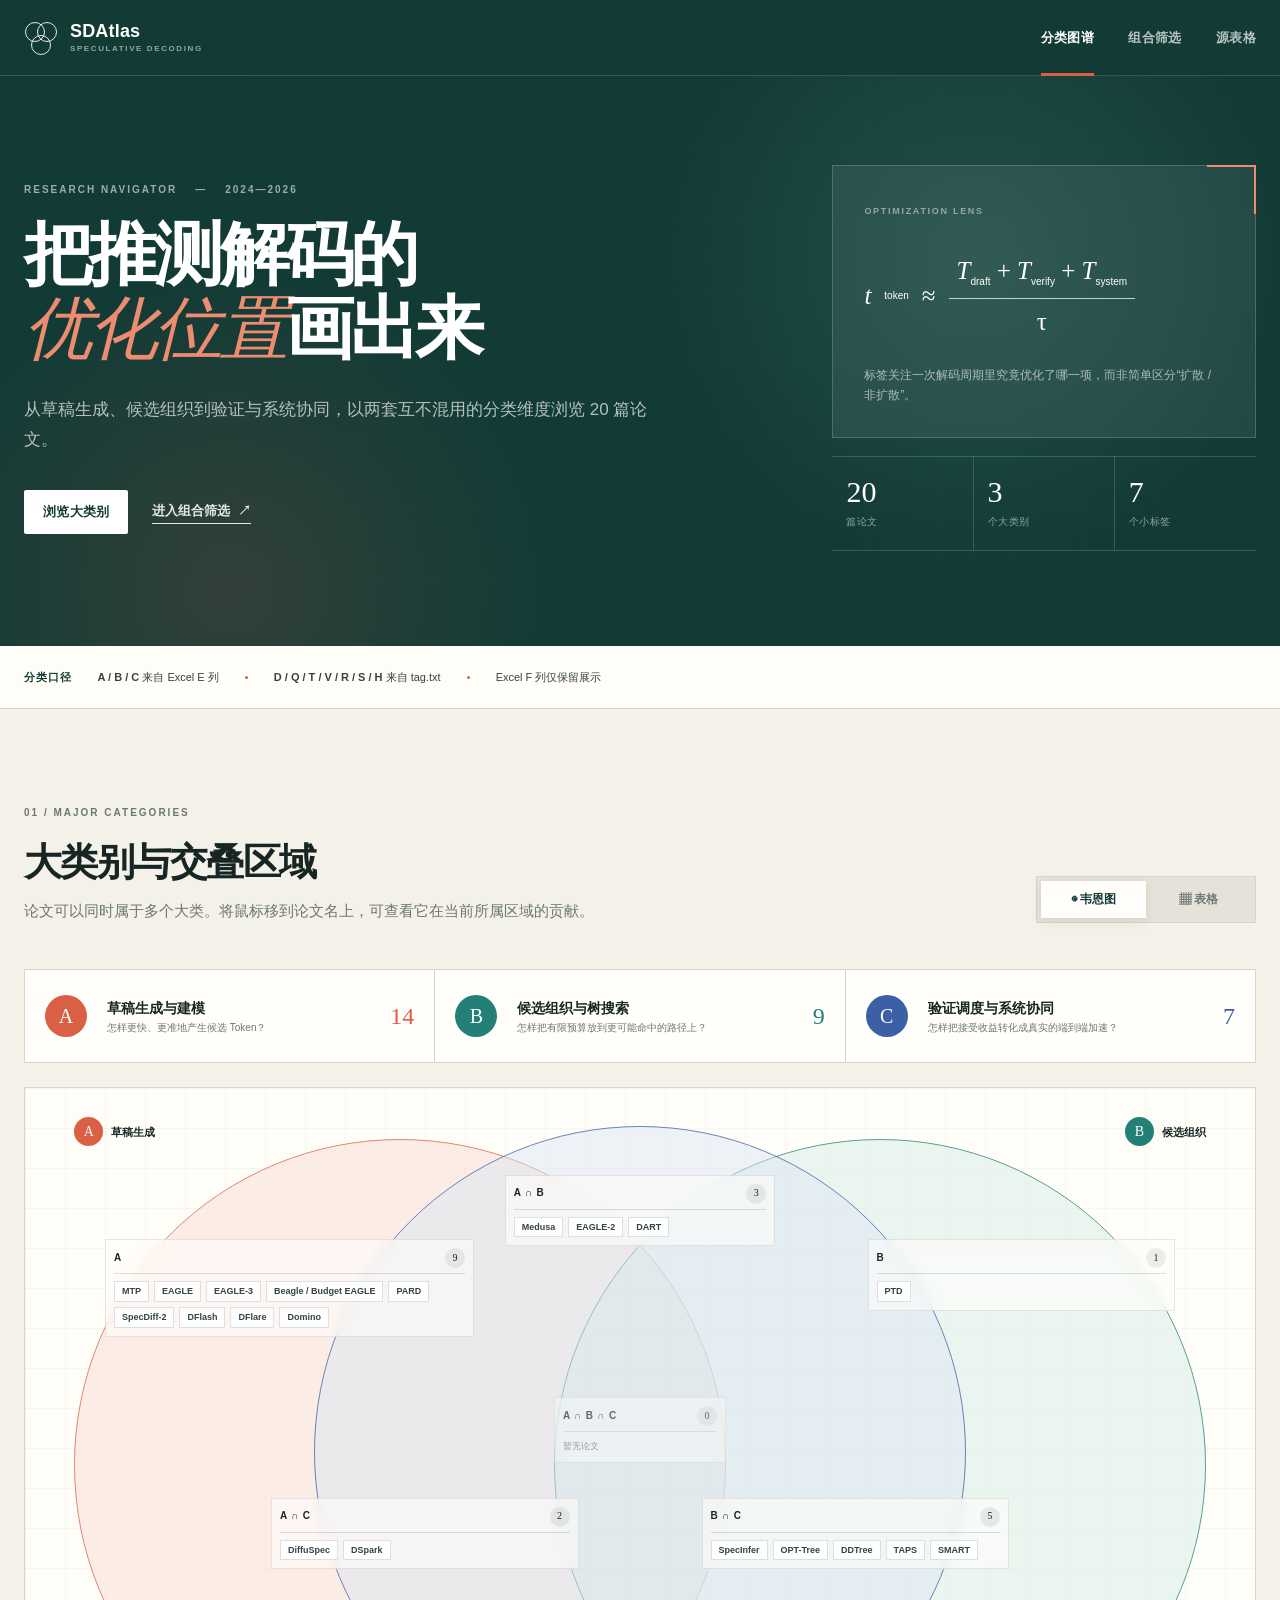
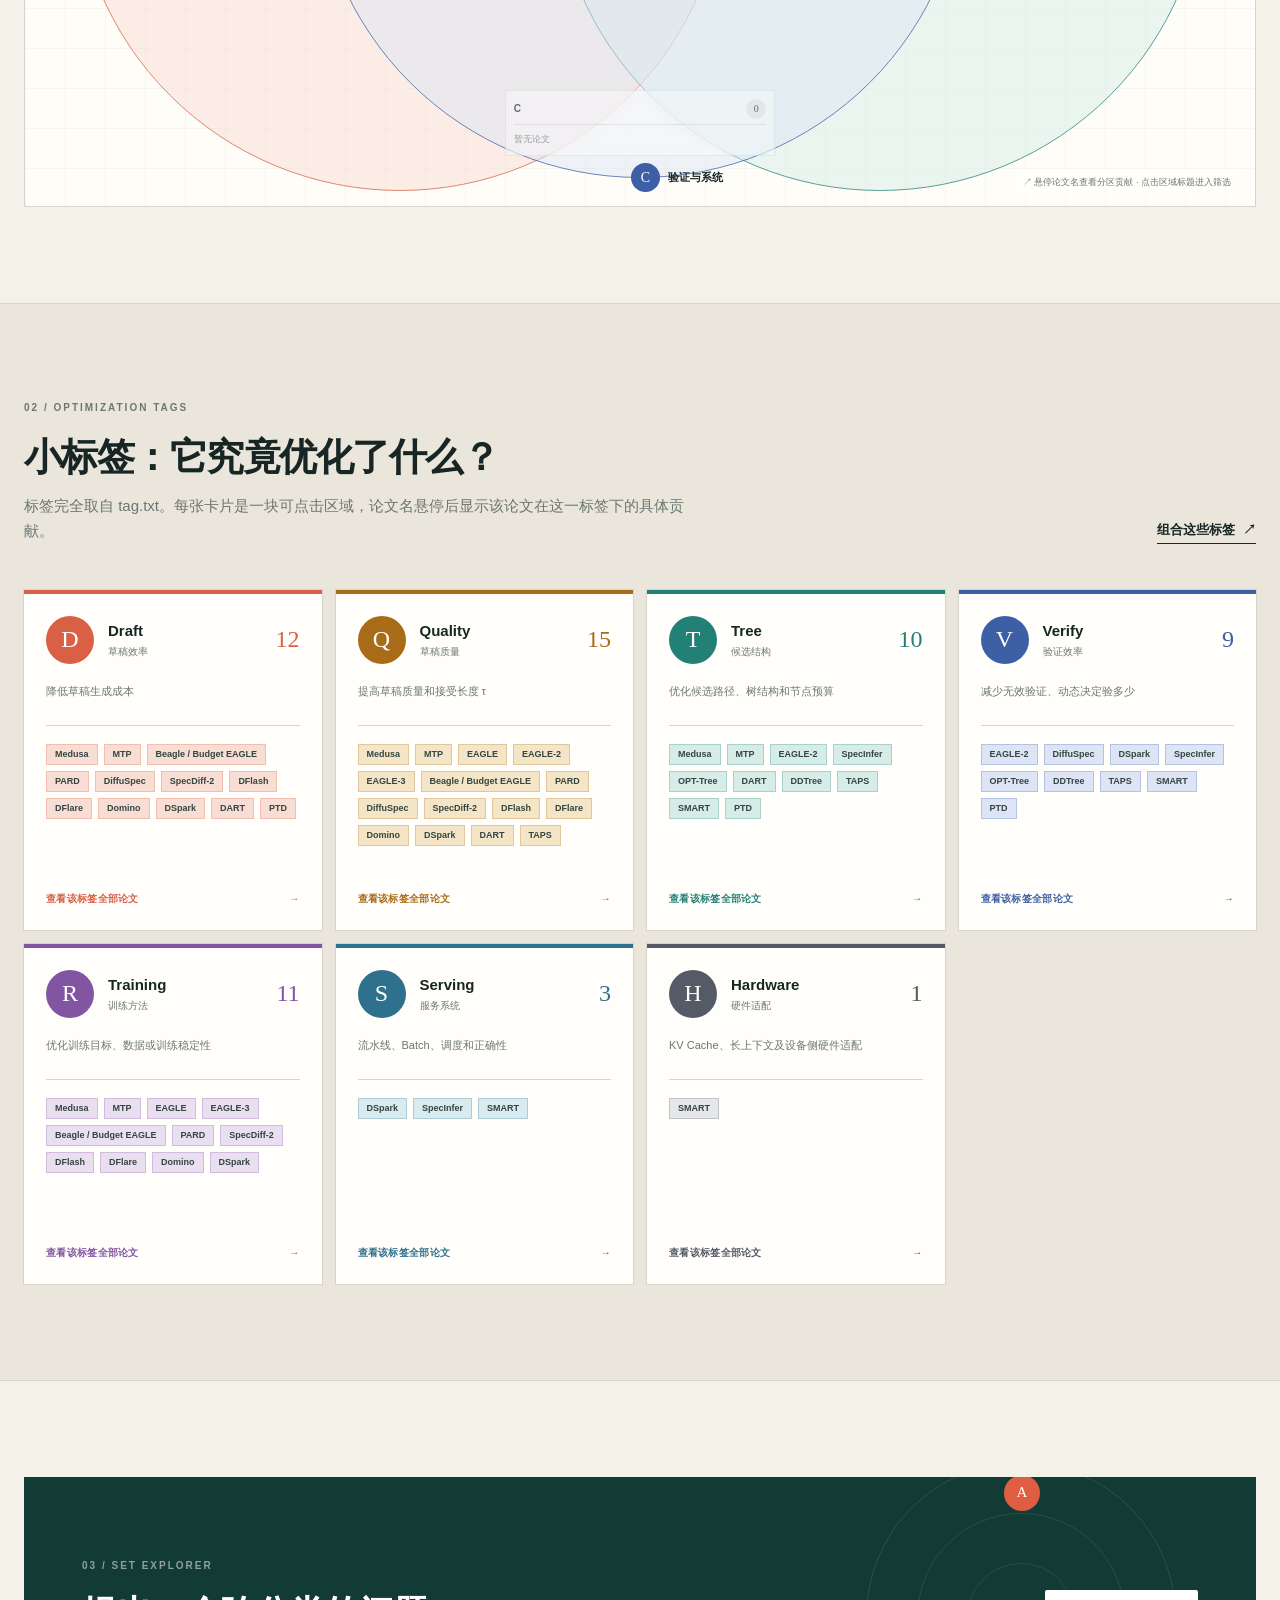
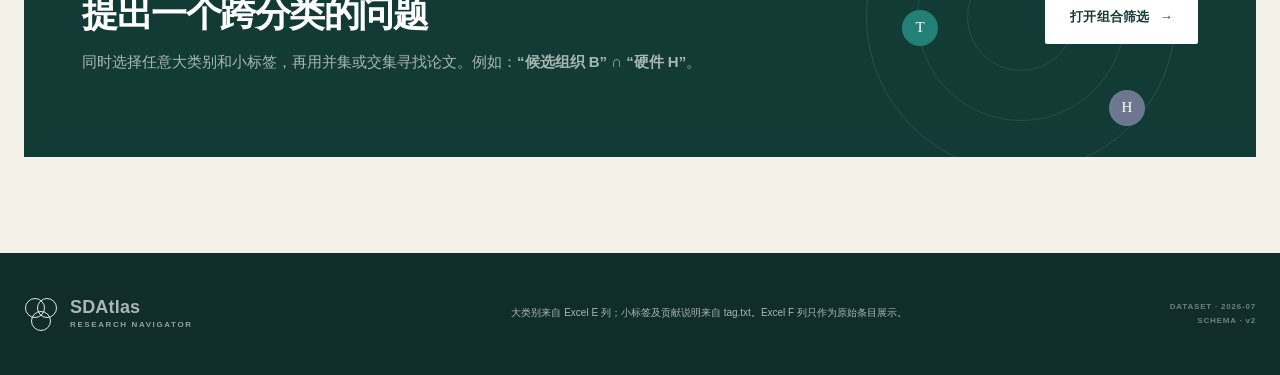
==== index.html @ b06859fc "Initial import" ====
<!doctype html>
<html lang="zh-CN">
<head>
  <meta charset="utf-8">
  <meta name="viewport" content="width=device-width, initial-scale=1">
  <meta name="description" content="按大类别与 D/Q/T/V/R/S/H 标签浏览推测解码论文。">
  <title>SDAtlas · 推测解码研究图谱</title>
  <link rel="stylesheet" href="assets/css/styles.css">
  <script defer src="assets/js/data.js"></script>
  <script defer src="assets/js/ui.js"></script>
  <script defer src="assets/js/index.js"></script>
</head>
<body class="page-home">
  <header class="site-header" id="site-header"></header>

  <main id="main-content">
    <section class="hero hero--home">
      <div class="hero-grid page-shell">
        <div class="hero-copy">
          <p class="eyebrow"><span>RESEARCH NAVIGATOR</span><span>2024—2026</span></p>
          <h1>把推测解码的<br><em>优化位置</em>画出来</h1>
          <p class="hero-lede">从草稿生成、候选组织到验证与系统协同，以两套互不混用的分类维度浏览 20 篇论文。</p>
          <div class="hero-actions">
            <a class="button button-light" href="#major-categories">浏览大类别</a>
            <a class="text-link text-link--light" href="explorer.html">进入组合筛选 <span aria-hidden="true">↗</span></a>
          </div>
        </div>
        <div class="hero-side">
          <div class="formula-card" aria-label="投机解码每 token 延迟近似公式">
            <span class="formula-label">OPTIMIZATION LENS</span>
            <div class="formula"><i>t</i><sub>token</sub><span>≈</span><span class="fraction"><b><i>T</i><sub>draft</sub> + <i>T</i><sub>verify</sub> + <i>T</i><sub>system</sub></b><b>τ</b></span></div>
            <p>标签关注一次解码周期里究竟优化了哪一项，而非简单区分“扩散 / 非扩散”。</p>
          </div>
          <dl class="hero-stats" id="hero-stats" aria-label="数据集统计"></dl>
        </div>
      </div>
    </section>

    <section class="source-rule">
      <div class="page-shell source-rule__inner">
        <strong>分类口径</strong>
        <p><span>A / B / C</span> 来自 Excel E 列</p>
        <i aria-hidden="true"></i>
        <p><span>D / Q / T / V / R / S / H</span> 来自 tag.txt</p>
        <i aria-hidden="true"></i>
        <p>Excel F 列仅保留展示</p>
      </div>
    </section>

    <section class="section page-shell" id="major-categories">
      <header class="section-heading section-heading--split">
        <div>
          <p class="section-index">01 / MAJOR CATEGORIES</p>
          <h2>大类别与交叠区域</h2>
          <p>论文可以同时属于多个大类。将鼠标移到论文名上，可查看它在当前所属区域的贡献。</p>
        </div>
        <div class="view-switch" role="group" aria-label="切换大类别视图">
          <button class="is-active" type="button" data-view="venn" aria-pressed="true"><span aria-hidden="true">◉</span> 韦恩图</button>
          <button type="button" data-view="table" aria-pressed="false"><span aria-hidden="true">▦</span> 表格</button>
        </div>
      </header>

      <div class="category-legend" id="category-legend"></div>
      <div class="view-panel" id="venn-view"></div>
      <div class="view-panel" id="table-view" hidden></div>
    </section>

    <section class="section section--tinted" id="research-tags">
      <div class="page-shell">
        <header class="section-heading section-heading--split">
          <div>
            <p class="section-index">02 / OPTIMIZATION TAGS</p>
            <h2>小标签：它究竟优化了什么？</h2>
            <p>标签完全取自 tag.txt。每张卡片是一块可点击区域，论文名悬停后显示该论文在这一标签下的具体贡献。</p>
          </div>
          <a class="text-link" href="explorer.html">组合这些标签 <span aria-hidden="true">↗</span></a>
        </header>
        <div class="tag-grid" id="tag-grid"></div>
      </div>
    </section>

    <section class="section page-shell">
      <div class="explorer-callout">
        <div>
          <p class="section-index">03 / SET EXPLORER</p>
          <h2>提出一个跨分类的问题</h2>
          <p>同时选择任意大类别和小标签，再用并集或交集寻找论文。例如：<strong>“候选组织 B” ∩ “硬件 H”</strong>。</p>
        </div>
        <a class="button button-primary button-large" href="explorer.html">打开组合筛选 <span aria-hidden="true">→</span></a>
        <div class="callout-orbit" aria-hidden="true"><i>A</i><i>T</i><i>H</i></div>
      </div>
    </section>
  </main>

  <footer class="site-footer" id="site-footer"></footer>
</body>
</html>
---- assets/css/styles.css ----
/*
 * SDAtlas visual system
 * The site is dependency-free and responsive; all category colors come from
 * data.js through --item-color / --item-soft custom properties.
 */
:root {
  --ink: #172624;
  --ink-2: #344541;
  --muted: #6c7773;
  --paper: #f4f1e9;
  --paper-deep: #e9e5da;
  --white: #fffefa;
  --line: #d5d5cb;
  --line-dark: #b9beb8;
  --brand: #133b36;
  --accent: #df5e43;
  --shadow: 0 18px 55px rgba(24, 40, 37, 0.08);
  --font-sans: Inter, ui-sans-serif, -apple-system, BlinkMacSystemFont, "Segoe UI", "PingFang SC", "Microsoft YaHei", sans-serif;
  --font-serif: Georgia, "Times New Roman", "Songti SC", serif;
  --page: min(1240px, calc(100vw - 48px));
}

* {
  box-sizing: border-box;
}

html {
  scroll-behavior: smooth;
}

body {
  margin: 0;
  color: var(--ink);
  background: var(--paper);
  font-family: var(--font-sans);
  font-size: 15px;
  line-height: 1.65;
  text-rendering: optimizeLegibility;
}

body::selection {
  color: #fff;
  background: var(--brand);
}

a {
  color: inherit;
  text-decoration: none;
}

button,
input,
select {
  color: inherit;
  font: inherit;
}

button,
select {
  cursor: pointer;
}

img,
svg {
  display: block;
  max-width: 100%;
}

[hidden] {
  display: none !important;
}

:focus-visible {
  outline: 3px solid rgba(223, 94, 67, 0.42);
  outline-offset: 3px;
}

.page-shell {
  width: var(--page);
  margin-inline: auto;
}

.sr-only {
  position: absolute !important;
  width: 1px !important;
  height: 1px !important;
  padding: 0 !important;
  margin: -1px !important;
  overflow: hidden !important;
  clip: rect(0, 0, 0, 0) !important;
  white-space: nowrap !important;
  border: 0 !important;
}

.skip-link {
  position: fixed;
  z-index: 1000;
  top: 10px;
  left: 10px;
  padding: 10px 16px;
  color: var(--white);
  background: var(--accent);
  transform: translateY(-150%);
  transition: transform 0.2s ease;
}

.skip-link:focus {
  transform: translateY(0);
}

/* Header */
.site-header {
  position: relative;
  z-index: 50;
  height: 76px;
  color: var(--white);
  background: var(--brand);
  border-bottom: 1px solid rgba(255, 255, 255, 0.15);
}

.site-header__inner {
  display: flex;
  align-items: center;
  justify-content: space-between;
  width: var(--page);
  height: 100%;
  margin-inline: auto;
}

.brand {
  display: inline-flex;
  gap: 12px;
  align-items: center;
  line-height: 1;
}

.brand > span:last-child {
  display: flex;
  flex-direction: column;
  gap: 5px;
}

.brand strong {
  font-size: 18px;
  letter-spacing: 0.01em;
}

.brand small {
  color: rgba(255, 255, 255, 0.55);
  font-size: 8px;
  font-weight: 700;
  letter-spacing: 0.2em;
}

.brand-mark {
  position: relative;
  display: block;
  width: 34px;
  height: 34px;
}

.brand-mark i {
  position: absolute;
  width: 20px;
  height: 20px;
  border: 1px solid rgba(255, 255, 255, 0.88);
  border-radius: 50%;
}

.brand-mark i:nth-child(1) {
  top: 1px;
  left: 1px;
}

.brand-mark i:nth-child(2) {
  top: 1px;
  right: 1px;
}

.brand-mark i:nth-child(3) {
  right: 7px;
  bottom: 0;
}

.site-nav {
  display: flex;
  gap: 34px;
  align-items: center;
  height: 100%;
}

.site-nav a {
  position: relative;
  display: flex;
  align-items: center;
  height: 100%;
  color: rgba(255, 255, 255, 0.7);
  font-size: 13px;
  font-weight: 650;
  letter-spacing: 0.03em;
  transition: color 0.2s ease;
}

.site-nav a:hover,
.site-nav a[aria-current="page"] {
  color: #fff;
}

.site-nav a[aria-current="page"]::after {
  position: absolute;
  right: 0;
  bottom: -1px;
  left: 0;
  height: 3px;
  background: var(--accent);
  content: "";
}

/* Buttons and shared type */
.button {
  display: inline-flex;
  gap: 10px;
  align-items: center;
  justify-content: center;
  min-height: 44px;
  padding: 10px 18px;
  border: 1px solid transparent;
  border-radius: 2px;
  font-size: 13px;
  font-weight: 750;
  letter-spacing: 0.02em;
  transition: transform 0.2s ease, background 0.2s ease, border-color 0.2s ease;
}

.button:hover {
  transform: translateY(-2px);
}

.button-primary {
  color: #fff;
  background: var(--brand);
}

.button-primary:hover {
  background: #0c302c;
}

.button-secondary {
  color: var(--ink);
  background: transparent;
  border-color: var(--line-dark);
}

.button-secondary:hover {
  background: var(--paper-deep);
}

.button-light {
  color: var(--brand);
  background: #fff;
}

.button-large {
  min-height: 54px;
  padding-inline: 24px;
}

.text-link {
  display: inline-flex;
  gap: 8px;
  align-items: center;
  padding-bottom: 2px;
  font-size: 13px;
  font-weight: 750;
  border-bottom: 1px solid currentColor;
}

.text-link--light {
  color: rgba(255, 255, 255, 0.88);
}

.eyebrow,
.section-index {
  margin: 0 0 18px;
  color: var(--muted);
  font-size: 10px;
  font-weight: 800;
  letter-spacing: 0.2em;
  text-transform: uppercase;
}

.eyebrow {
  display: flex;
  gap: 18px;
  color: rgba(255, 255, 255, 0.58);
}

.eyebrow span + span::before {
  margin-right: 18px;
  content: "—";
}

.eyebrow--dark {
  color: var(--muted);
}

/* Home hero */
.hero--home {
  position: relative;
  min-height: 570px;
  overflow: hidden;
  color: #fff;
  background:
    radial-gradient(circle at 76% 32%, rgba(93, 155, 143, 0.2), transparent 30%),
    radial-gradient(circle at 18% 90%, rgba(223, 94, 67, 0.15), transparent 27%),
    var(--brand);
}

.hero--home::before {
  position: absolute;
  inset: 0;
  opacity: 0.22;
  background-image:
    linear-gradient(rgba(255, 255, 255, 0.06) 1px, transparent 1px),
    linear-gradient(90deg, rgba(255, 255, 255, 0.06) 1px, transparent 1px);
  background-size: 72px 72px;
  mask-image: linear-gradient(90deg, transparent, #000 65%, #000);
  content: "";
}

.hero-grid {
  position: relative;
  z-index: 1;
  display: grid;
  grid-template-columns: minmax(0, 1.25fr) minmax(380px, 0.75fr);
  gap: 8vw;
  align-items: center;
  min-height: 570px;
  padding-block: 76px 82px;
}

.hero-copy h1 {
  max-width: 760px;
  margin: 0;
  font-size: clamp(47px, 5.4vw, 76px);
  font-weight: 670;
  letter-spacing: -0.055em;
  line-height: 1.08;
}

.hero-copy h1 em {
  color: #ed8c70;
  font-family: var(--font-serif);
  font-weight: 400;
}

.hero-lede {
  max-width: 630px;
  margin: 28px 0 0;
  color: rgba(255, 255, 255, 0.68);
  font-size: 17px;
  line-height: 1.8;
}

.hero-actions {
  display: flex;
  gap: 24px;
  align-items: center;
  margin-top: 34px;
}

.hero-side {
  align-self: stretch;
  display: flex;
  flex-direction: column;
  justify-content: center;
}

.formula-card {
  position: relative;
  padding: 31px;
  background: rgba(255, 255, 255, 0.075);
  border: 1px solid rgba(255, 255, 255, 0.18);
  backdrop-filter: blur(10px);
}

.formula-card::after {
  position: absolute;
  top: -1px;
  right: -1px;
  width: 47px;
  height: 47px;
  border-top: 2px solid #ed8c70;
  border-right: 2px solid #ed8c70;
  content: "";
}

.formula-label {
  color: rgba(255, 255, 255, 0.48);
  font-size: 9px;
  font-weight: 800;
  letter-spacing: 0.19em;
}

.formula {
  display: flex;
  gap: 13px;
  align-items: center;
  margin: 26px 0 22px;
  font-family: var(--font-serif);
  font-size: 25px;
  white-space: nowrap;
}

.formula sub {
  font-family: var(--font-sans);
  font-size: 10px;
  font-weight: 500;
}

.fraction {
  display: inline-grid;
  grid-template-rows: auto auto;
  align-items: center;
  text-align: center;
}

.fraction b {
  padding: 2px 8px;
  font-weight: 400;
}

.fraction b:first-child {
  padding-bottom: 7px;
  border-bottom: 1px solid rgba(255, 255, 255, 0.72);
}

.formula-card p {
  margin: 0;
  color: rgba(255, 255, 255, 0.61);
  font-size: 12px;
}

.hero-stats {
  display: grid;
  grid-template-columns: repeat(3, 1fr);
  margin: 18px 0 0;
  border-top: 1px solid rgba(255, 255, 255, 0.17);
  border-bottom: 1px solid rgba(255, 255, 255, 0.17);
}

.hero-stats div {
  padding: 20px 14px;
  border-right: 1px solid rgba(255, 255, 255, 0.17);
}

.hero-stats div:last-child {
  border-right: 0;
}

.hero-stats dt {
  font-family: var(--font-serif);
  font-size: 30px;
  line-height: 1;
}

.hero-stats dd {
  margin: 7px 0 0;
  color: rgba(255, 255, 255, 0.52);
  font-size: 10px;
  letter-spacing: 0.05em;
}

.source-rule {
  color: var(--ink-2);
  background: #fffdf8;
  border-bottom: 1px solid var(--line);
}

.source-rule__inner {
  display: flex;
  gap: 26px;
  align-items: center;
  min-height: 62px;
  font-size: 11px;
}

.source-rule__inner strong {
  color: var(--brand);
  letter-spacing: 0.08em;
}

.source-rule__inner p {
  margin: 0;
}

.source-rule__inner p span {
  font-weight: 800;
}

.source-rule__inner i {
  width: 3px;
  height: 3px;
  background: var(--accent);
  border-radius: 50%;
}

/* Sections */
.section {
  padding-block: 96px;
}

.section--tinted {
  background: #eae6dc;
  border-block: 1px solid var(--line);
}

.section-heading {
  margin-bottom: 46px;
}

.section-heading--split {
  display: flex;
  gap: 40px;
  align-items: flex-end;
  justify-content: space-between;
}

.section-heading h2,
.explorer-callout h2,
.list-toolbar h2,
.results-toolbar h2 {
  margin: 0;
  font-size: clamp(30px, 3vw, 42px);
  font-weight: 680;
  letter-spacing: -0.04em;
  line-height: 1.15;
}

.section-heading p:not(.section-index) {
  max-width: 680px;
  margin: 15px 0 0;
  color: var(--muted);
}

.view-switch {
  display: flex;
  padding: 4px;
  background: #e5e2da;
  border: 1px solid var(--line);
}

.view-switch button {
  min-width: 105px;
  padding: 9px 15px;
  color: var(--muted);
  background: transparent;
  border: 0;
  font-size: 12px;
  font-weight: 700;
}

.view-switch button.is-active {
  color: var(--brand);
  background: var(--white);
  box-shadow: 0 3px 12px rgba(24, 40, 37, 0.08);
}

/* Category legend */
.category-legend {
  display: grid;
  grid-template-columns: repeat(3, 1fr);
  margin-bottom: 24px;
  background: var(--line);
  border: 1px solid var(--line);
  gap: 1px;
}

.category-legend__item {
  display: grid;
  grid-template-columns: 48px 1fr auto;
  gap: 14px;
  align-items: center;
  min-height: 92px;
  padding: 17px 20px;
  background: var(--white);
  transition: background 0.2s ease;
}

.category-legend__item:hover {
  background: var(--item-soft);
}

.category-legend__code {
  display: grid;
  place-items: center;
  width: 42px;
  height: 42px;
  color: #fff;
  background: var(--item-color);
  border-radius: 50%;
  font-family: var(--font-serif);
  font-size: 20px;
}

.category-legend__item > span:nth-child(2) {
  display: flex;
  flex-direction: column;
}

.category-legend__item strong {
  font-size: 14px;
}

.category-legend__item small {
  overflow: hidden;
  color: var(--muted);
  font-size: 10px;
  text-overflow: ellipsis;
  white-space: nowrap;
}

.category-legend__item em {
  color: var(--item-color);
  font-family: var(--font-serif);
  font-size: 24px;
  font-style: normal;
}

/* Venn */
.venn-stage {
  position: relative;
  height: 720px;
  overflow: hidden;
  background:
    linear-gradient(rgba(23, 38, 36, 0.035) 1px, transparent 1px),
    linear-gradient(90deg, rgba(23, 38, 36, 0.035) 1px, transparent 1px),
    #fffdf8;
  background-size: 40px 40px;
  border: 1px solid var(--line);
}

.venn-circle {
  position: absolute;
  width: 53%;
  aspect-ratio: 1;
  background: color-mix(in srgb, var(--item-soft) 64%, transparent);
  border: 1.5px solid var(--item-color);
  border-radius: 50%;
  opacity: 0.76;
}

.venn-circle--1 {
  top: 7%;
  left: 4%;
}

.venn-circle--2 {
  top: 7%;
  right: 4%;
}

.venn-circle--3 {
  bottom: 4%;
  left: 23.5%;
}

.venn-set-label {
  position: absolute;
  z-index: 2;
  display: flex;
  gap: 8px;
  align-items: center;
  font-size: 11px;
}

.venn-set-label span {
  display: grid;
  place-items: center;
  width: 29px;
  height: 29px;
  color: #fff;
  background: var(--item-color);
  border-radius: 50%;
  font-family: var(--font-serif);
  font-size: 14px;
}

.venn-set-label--1 {
  top: 4%;
  left: 4%;
}

.venn-set-label--2 {
  top: 4%;
  right: 4%;
}

.venn-set-label--3 {
  right: 47%;
  bottom: 2%;
  transform: translateX(50%);
}

.venn-region {
  position: absolute;
  z-index: 4;
  padding: 8px;
  background: rgba(255, 254, 250, 0.58);
  border: 1px solid rgba(23, 38, 36, 0.1);
  backdrop-filter: blur(5px);
}

.venn-region.is-empty {
  opacity: 0.65;
}

.region--one {
  top: 21%;
  left: 6.5%;
  width: 30%;
}

.region--two {
  top: 21%;
  right: 6.5%;
  width: 25%;
}

.region--three {
  bottom: 7%;
  left: 39%;
  width: 22%;
}

.region--one-two {
  top: 12%;
  left: 39%;
  width: 22%;
}

.region--one-three {
  top: 57%;
  left: 20%;
  width: 25%;
}

.region--two-three {
  top: 57%;
  right: 20%;
  width: 25%;
}

.region--all {
  top: 43%;
  left: 43%;
  width: 14%;
}

.region-title {
  display: flex;
  gap: 9px;
  align-items: center;
  justify-content: space-between;
  padding-bottom: 5px;
  color: var(--ink);
  border-bottom: 1px solid rgba(23, 38, 36, 0.14);
  font-size: 10px;
}

.region-title strong {
  letter-spacing: 0.08em;
}

.region-title span {
  display: grid;
  place-items: center;
  min-width: 20px;
  height: 20px;
  padding-inline: 5px;
  background: rgba(23, 38, 36, 0.08);
  border-radius: 50%;
  font-family: var(--font-serif);
}

.region-paper-list {
  display: flex;
  flex-wrap: wrap;
  gap: 5px;
  margin-top: 7px;
}

.region-paper {
  padding: 4px 7px;
  color: var(--ink-2);
  background: rgba(255, 255, 255, 0.88);
  border: 1px solid rgba(23, 38, 36, 0.14);
  font-size: 9px;
  font-weight: 700;
  line-height: 1.2;
  transition: color 0.15s ease, background 0.15s ease;
}

.region-paper:hover {
  color: #fff;
  background: var(--brand);
}

.empty-region {
  color: var(--muted);
  font-size: 9px;
}

.venn-hint {
  position: absolute;
  right: 16px;
  bottom: 12px;
  z-index: 3;
  margin: 0;
  padding: 5px 8px;
  color: var(--muted);
  background: rgba(255, 254, 250, 0.86);
  font-size: 9px;
}

.region-board-note {
  display: flex;
  gap: 20px;
  align-items: baseline;
  padding: 20px;
  background: var(--white);
  border: 1px solid var(--line);
}

.region-board-note p {
  margin: 0;
  color: var(--muted);
}

.region-board {
  display: grid;
  grid-template-columns: repeat(auto-fit, minmax(240px, 1fr));
  gap: 1px;
  margin-top: 1px;
  background: var(--line);
  border: 1px solid var(--line);
}

.region-board section {
  min-height: 130px;
  padding: 16px;
  background: var(--white);
}

/* Category matrix */
.matrix-wrap {
  overflow-x: auto;
  background: var(--white);
  border: 1px solid var(--line);
}

.category-matrix {
  width: 100%;
  min-width: 920px;
  border-collapse: collapse;
  font-size: 12px;
}

.category-matrix th,
.category-matrix td {
  padding: 13px 15px;
  border-right: 1px solid var(--line);
  border-bottom: 1px solid var(--line);
  text-align: center;
}

.category-matrix th:first-child,
.category-matrix td:first-child {
  text-align: left;
}

.category-matrix th {
  color: var(--muted);
  background: #ebe8df;
  font-size: 9px;
  letter-spacing: 0.08em;
  text-transform: uppercase;
}

.category-matrix th a {
  display: inline-flex;
  gap: 7px;
  align-items: center;
}

.category-matrix th a span {
  display: grid;
  place-items: center;
  width: 25px;
  height: 25px;
  color: #fff;
  background: var(--item-color);
  border-radius: 50%;
}

.category-matrix tbody tr:hover {
  background: #faf8f2;
}

.matrix-paper {
  display: grid;
  grid-template-columns: 28px minmax(180px, 1fr);
  gap: 10px;
  align-items: start;
  max-width: 390px;
}

.row-index {
  color: var(--muted);
  font-family: var(--font-serif);
  font-size: 10px;
}

.matrix-paper a {
  display: flex;
  flex-direction: column;
}

.matrix-paper strong {
  color: var(--brand);
  font-size: 13px;
}

.matrix-paper small {
  overflow: hidden;
  max-width: 310px;
  color: var(--muted);
  font-size: 9px;
  line-height: 1.4;
  text-overflow: ellipsis;
  white-space: nowrap;
}

.matrix-meta strong,
.matrix-meta small {
  display: block;
  white-space: nowrap;
}

.matrix-meta small {
  color: var(--muted);
  font-size: 9px;
}

.matrix-hit {
  display: grid;
  place-items: center;
}

.matrix-hit span {
  width: 17px;
  height: 17px;
  background: var(--item-color);
  border: 5px solid var(--item-soft);
  border-radius: 50%;
  box-shadow: 0 0 0 1px var(--item-color);
}

.matrix-empty {
  color: #c2c4bd;
}

.region-code {
  color: var(--brand);
  font-family: var(--font-serif);
  font-weight: 700;
  white-space: nowrap;
}

/* Tag cards */
.tag-grid {
  display: grid;
  grid-template-columns: repeat(4, 1fr);
  gap: 14px;
}

.tag-card {
  display: flex;
  flex-direction: column;
  min-height: 340px;
  padding: 22px;
  background: var(--white);
  border-top: 4px solid var(--item-color);
  box-shadow: 0 0 0 1px var(--line);
  transition: transform 0.2s ease, box-shadow 0.2s ease;
}

.tag-card:hover {
  z-index: 2;
  box-shadow: var(--shadow), 0 0 0 1px var(--line);
  transform: translateY(-4px);
}

.tag-card header a {
  display: grid;
  grid-template-columns: 50px 1fr auto;
  gap: 12px;
  align-items: center;
}

.tag-letter {
  display: grid;
  place-items: center;
  width: 48px;
  height: 48px;
  color: #fff;
  background: var(--item-color);
  border-radius: 50%;
  font-family: var(--font-serif);
  font-size: 24px;
}

.tag-card header span:nth-child(2) {
  display: flex;
  flex-direction: column;
}

.tag-card header strong {
  font-size: 15px;
}

.tag-card header small {
  color: var(--muted);
  font-size: 10px;
}

.tag-card header em {
  color: var(--item-color);
  font-family: var(--font-serif);
  font-size: 24px;
  font-style: normal;
}

.tag-card > p {
  min-height: 44px;
  margin: 18px 0;
  color: var(--muted);
  font-size: 11px;
  border-bottom: 1px solid var(--line);
}

.tag-paper-list {
  display: flex;
  flex-wrap: wrap;
  gap: 6px;
  align-content: flex-start;
}

.tag-paper-list a {
  padding: 5px 8px;
  color: var(--ink-2);
  background: var(--item-soft);
  border: 1px solid color-mix(in srgb, var(--item-color) 25%, transparent);
  font-size: 9px;
  font-weight: 700;
  line-height: 1;
}

.tag-paper-list a:hover {
  color: #fff;
  background: var(--item-color);
}

.tag-card__more {
  display: flex;
  justify-content: space-between;
  margin-top: auto;
  padding-top: 20px;
  color: var(--item-color);
  font-size: 10px;
  font-weight: 800;
  letter-spacing: 0.03em;
}

.explorer-callout {
  position: relative;
  display: grid;
  grid-template-columns: 1fr auto;
  gap: 40px;
  align-items: center;
  min-height: 280px;
  overflow: hidden;
  padding: 54px 58px;
  color: #fff;
  background: var(--brand);
}

.explorer-callout > div:first-child {
  position: relative;
  z-index: 2;
  max-width: 700px;
}

.explorer-callout .section-index {
  color: rgba(255, 255, 255, 0.52);
}

.explorer-callout h2 {
  font-size: 36px;
}

.explorer-callout p:not(.section-index) {
  margin: 16px 0 0;
  color: rgba(255, 255, 255, 0.63);
}

.explorer-callout .button {
  position: relative;
  z-index: 2;
  color: var(--brand);
  background: #fff;
}

.callout-orbit {
  position: absolute;
  top: 50%;
  right: 80px;
  width: 310px;
  height: 310px;
  border: 1px solid rgba(255, 255, 255, 0.1);
  border-radius: 50%;
  transform: translateY(-50%);
}

.callout-orbit::before,
.callout-orbit::after {
  position: absolute;
  inset: 50px;
  border: 1px solid rgba(255, 255, 255, 0.09);
  border-radius: 50%;
  content: "";
}

.callout-orbit::after {
  inset: 100px;
}

.callout-orbit i {
  position: absolute;
  display: grid;
  place-items: center;
  width: 36px;
  height: 36px;
  background: var(--accent);
  border-radius: 50%;
  font-family: var(--font-serif);
  font-style: normal;
}

.callout-orbit i:nth-child(1) { top: 12px; left: 137px; }
.callout-orbit i:nth-child(2) { top: 147px; left: 35px; background: #238077; }
.callout-orbit i:nth-child(3) { right: 30px; bottom: 45px; background: #6d7890; }

/* Category detail hero */
.detail-hero {
  position: relative;
  min-height: 430px;
  overflow: hidden;
  background: #f8f6ef;
  border-bottom: 1px solid var(--line);
}

.detail-hero__wash {
  position: absolute;
  top: -25%;
  right: -7%;
  width: 620px;
  height: 620px;
  background: var(--detail-soft);
  border: 1px solid var(--detail-color);
  border-radius: 50%;
  opacity: 0.72;
}

.detail-hero__wash::after {
  position: absolute;
  inset: 100px;
  border: 1px solid var(--detail-color);
  border-radius: 50%;
  opacity: 0.4;
  content: "";
}

.breadcrumb {
  position: relative;
  z-index: 1;
  display: flex;
  gap: 10px;
  padding-top: 25px;
  color: var(--muted);
  font-size: 10px;
}

.breadcrumb a:hover {
  color: var(--detail-color);
}

.detail-hero__grid {
  position: relative;
  z-index: 1;
  display: grid;
  grid-template-columns: minmax(0, 1.25fr) minmax(300px, 0.55fr);
  gap: 80px;
  align-items: center;
  min-height: 370px;
  padding-block: 40px 60px;
}

.detail-title-row {
  display: flex;
  gap: 24px;
  align-items: center;
}

.detail-code {
  display: grid;
  flex: 0 0 auto;
  place-items: center;
  width: 70px;
  height: 70px;
  color: #fff;
  background: var(--detail-color);
  border-radius: 50%;
  box-shadow: 0 0 0 10px color-mix(in srgb, var(--detail-soft) 80%, transparent);
  font-family: var(--font-serif);
  font-size: 34px;
}

.detail-title-row h1 {
  margin: 0;
  font-size: clamp(38px, 4vw, 58px);
  font-weight: 680;
  letter-spacing: -0.055em;
  line-height: 1.05;
}

.detail-question {
  margin: 8px 0 0;
  color: var(--detail-color);
  font-family: var(--font-serif);
  font-size: 17px;
}

.detail-description {
  max-width: 730px;
  margin: 28px 0 0 94px;
  color: var(--muted);
  font-size: 15px;
}

.detail-actions {
  display: flex;
  gap: 22px;
  align-items: center;
  margin: 28px 0 0 94px;
}

.detail-summary {
  padding: 25px;
  background: rgba(255, 254, 250, 0.76);
  border: 1px solid rgba(23, 38, 36, 0.16);
  backdrop-filter: blur(8px);
}

.detail-count {
  display: flex;
  align-items: baseline;
  justify-content: space-between;
  padding-bottom: 18px;
  border-bottom: 1px solid var(--line);
}

.detail-count strong {
  color: var(--detail-color);
  font-family: var(--font-serif);
  font-size: 48px;
  line-height: 1;
}

.detail-count span {
  color: var(--muted);
  font-size: 10px;
}

.related-sets {
  display: flex;
  flex-direction: column;
  gap: 6px;
  margin-top: 17px;
}

.related-sets > span {
  margin-bottom: 4px;
  color: var(--muted);
  font-size: 9px;
  font-weight: 800;
  letter-spacing: 0.1em;
}

.related-sets a {
  display: flex;
  align-items: center;
  justify-content: space-between;
  padding: 7px 9px;
  background: var(--item-soft);
  font-size: 10px;
  font-weight: 700;
}

.related-sets a em {
  color: var(--item-color);
  font-family: var(--font-serif);
  font-style: normal;
}

.invalid-category {
  padding-block: 90px;
}

.invalid-category h1 {
  margin: 0;
  font-size: 48px;
}

.invalid-category p:not(.section-index) {
  color: var(--muted);
}

/* List toolbar and paper cards */
.section--list {
  padding-top: 70px;
}

.list-toolbar,
.results-toolbar {
  display: flex;
  gap: 32px;
  align-items: flex-end;
  justify-content: space-between;
  padding-bottom: 24px;
  border-bottom: 1px solid var(--line-dark);
}

.list-toolbar .section-index,
.results-toolbar .section-index {
  margin-bottom: 7px;
}

.list-toolbar h2,
.results-toolbar h2 {
  font-size: 29px;
}

.search-control {
  display: flex;
  gap: 9px;
  align-items: center;
  min-width: 295px;
  min-height: 44px;
  padding: 0 14px;
  background: var(--white);
  border: 1px solid var(--line-dark);
}

.search-control:focus-within {
  border-color: var(--brand);
  box-shadow: 0 0 0 3px rgba(19, 59, 54, 0.08);
}

.search-control svg {
  flex: 0 0 auto;
  width: 17px;
  fill: none;
  stroke: var(--muted);
  stroke-width: 1.5;
}

.search-control input {
  width: 100%;
  padding: 9px 0;
  background: transparent;
  border: 0;
  outline: 0;
  font-size: 12px;
}

.search-control input::placeholder {
  color: #929a97;
}

.result-line {
  margin: 16px 0 25px;
  color: var(--muted);
  font-size: 10px;
}

.paper-list {
  display: grid;
  gap: 22px;
}

.paper-card {
  position: relative;
  background: var(--white);
  border: 1px solid var(--line);
  box-shadow: 0 4px 18px rgba(24, 40, 37, 0.025);
}

.paper-card::before {
  position: absolute;
  top: -1px;
  bottom: -1px;
  left: -1px;
  width: 4px;
  background: var(--brand);
  content: "";
}

.paper-card__header {
  display: grid;
  grid-template-columns: 72px 1fr;
  gap: 24px;
  padding: 30px 32px 24px;
}

.paper-number {
  color: var(--brand);
  font-family: var(--font-serif);
  font-size: 28px;
  line-height: 1;
}

.paper-number span {
  display: block;
  margin-bottom: 4px;
  color: var(--muted);
  font-family: var(--font-sans);
  font-size: 8px;
  font-weight: 800;
  letter-spacing: 0.15em;
}

.paper-kicker {
  display: flex;
  flex-wrap: wrap;
  gap: 8px 14px;
  align-items: center;
  color: var(--muted);
  font-size: 9px;
  letter-spacing: 0.05em;
  text-transform: uppercase;
}

.paper-kicker strong {
  padding: 3px 7px;
  color: #fff;
  background: var(--brand);
  font-size: 9px;
}

.paper-kicker time {
  padding-left: 14px;
  border-left: 1px solid var(--line);
}

.paper-heading h2 {
  max-width: 1000px;
  margin: 10px 0 0;
  font-size: clamp(18px, 2vw, 25px);
  font-weight: 660;
  letter-spacing: -0.025em;
  line-height: 1.35;
}

.paper-heading h2 a:hover {
  color: var(--accent);
}

.paper-taxonomy {
  padding: 17px 32px 19px 128px;
  background: #f7f4ec;
  border-block: 1px solid var(--line);
}

.field-label {
  display: block;
  margin-bottom: 8px;
  color: var(--muted);
  font-size: 8px;
  font-weight: 800;
  letter-spacing: 0.12em;
  text-transform: uppercase;
}

.chip-row {
  display: flex;
  flex-wrap: wrap;
  gap: 6px;
  align-items: center;
}

.research-tag,
.category-badge {
  display: inline-flex;
  gap: 6px;
  align-items: center;
  min-height: 28px;
  padding: 3px 8px 3px 4px;
  color: var(--item-color);
  background: var(--item-soft);
  border: 1px solid color-mix(in srgb, var(--item-color) 24%, transparent);
  font-size: 9px;
  font-weight: 750;
}

.research-tag strong,
.badge-code {
  display: grid;
  place-items: center;
  width: 20px;
  height: 20px;
  color: #fff;
  background: var(--item-color);
  border-radius: 50%;
  font-family: var(--font-serif);
  font-size: 10px;
}

.research-tag.is-matched {
  box-shadow: 0 0 0 2px var(--item-color);
}

.research-tag:hover,
.category-badge:hover {
  filter: brightness(0.96);
}

.source-chip {
  display: inline-flex;
  padding: 4px 8px;
  color: var(--ink-2);
  background: #eeeae0;
  border: 1px solid var(--line);
  font-size: 9px;
}

.paper-data-grid {
  display: grid;
  grid-template-columns: repeat(4, minmax(0, 1fr));
  border-bottom: 1px solid var(--line);
}

.paper-field {
  min-height: 94px;
  padding: 20px 24px;
  border-right: 1px solid var(--line);
  border-bottom: 1px solid var(--line);
}

.paper-field:nth-child(4n),
.paper-field--full {
  border-right: 0;
}

.paper-field--wide {
  grid-column: span 2;
}

.paper-field--full {
  grid-column: 1 / -1;
}

.paper-field p {
  margin: 0;
  color: var(--ink-2);
  font-size: 11px;
}

.paper-field--link a {
  display: block;
  overflow: hidden;
  color: #2f6681;
  font-size: 10px;
  text-decoration: underline;
  text-overflow: ellipsis;
  white-space: nowrap;
}

.raw-value {
  display: block;
  margin-top: 7px;
  color: #979d99;
  font-size: 8px;
}

.paper-contributions {
  padding: 27px 32px 32px;
}

.section-mini-title {
  display: flex;
  gap: 13px;
  align-items: baseline;
  margin-bottom: 13px;
}

.section-mini-title span {
  color: var(--muted);
  font-size: 8px;
  font-weight: 800;
  letter-spacing: 0.14em;
}

.section-mini-title strong {
  font-size: 12px;
}

.section-mini-title--tags {
  margin-top: 24px;
}

.contribution-grid {
  display: grid;
  grid-template-columns: repeat(auto-fit, minmax(280px, 1fr));
  gap: 10px;
}

.contribution-panel {
  padding: 15px 17px;
  background: var(--item-soft);
  border-left: 3px solid var(--item-color);
}

.contribution-panel.is-highlighted {
  box-shadow: inset 0 0 0 1px var(--item-color), 0 4px 14px color-mix(in srgb, var(--item-color) 14%, transparent);
}

.contribution-label {
  display: inline-flex;
  gap: 7px;
  align-items: center;
  color: var(--item-color);
  font-size: 9px;
  font-weight: 800;
}

.contribution-label span {
  display: grid;
  place-items: center;
  width: 20px;
  height: 20px;
  color: #fff;
  background: var(--item-color);
  border-radius: 50%;
  font-family: var(--font-serif);
}

.contribution-panel p,
.tag-contribution p {
  margin: 10px 0 0;
  color: var(--ink-2);
  font-size: 10px;
  line-height: 1.75;
}

.tag-contribution-grid {
  display: grid;
  grid-template-columns: repeat(auto-fit, minmax(225px, 1fr));
  gap: 8px;
}

.tag-contribution {
  padding: 13px 14px;
  background: color-mix(in srgb, var(--item-soft) 55%, white);
  border-top: 2px solid var(--item-color);
}

.tag-contribution.is-highlighted {
  background: var(--item-soft);
  box-shadow: inset 0 0 0 1px var(--item-color);
}

.tag-contribution > a {
  display: flex;
  gap: 8px;
  align-items: center;
  color: var(--item-color);
  font-size: 9px;
  font-weight: 750;
}

.tag-contribution > a strong {
  display: grid;
  place-items: center;
  width: 21px;
  height: 21px;
  color: #fff;
  background: var(--item-color);
  border-radius: 50%;
  font-family: var(--font-serif);
}

.paper-card__footer {
  display: flex;
  gap: 10px;
  align-items: center;
  padding: 18px 32px;
  background: #efebe2;
  border-top: 1px solid var(--line);
}

.source-note {
  margin-left: 5px;
  color: var(--muted);
  font-size: 9px;
  border-bottom: 1px dotted var(--muted);
  cursor: help;
}

/* Explorer */
.explorer-hero {
  padding-block: 70px;
  background: #ebe7dc;
  border-bottom: 1px solid var(--line);
}

.explorer-hero__grid {
  display: grid;
  grid-template-columns: 1.3fr 0.7fr;
  gap: 100px;
  align-items: end;
}

.explorer-hero h1 {
  margin: 0;
  font-size: clamp(43px, 5vw, 65px);
  font-weight: 680;
  letter-spacing: -0.06em;
  line-height: 1.08;
}

.explorer-hero__grid > p {
  margin: 0 0 5px;
  color: var(--muted);
  font-size: 14px;
}

.explorer-layout {
  display: grid;
  grid-template-columns: 330px minmax(0, 1fr);
  gap: 36px;
  align-items: start;
  padding-block: 60px 100px;
}

.filter-panel {
  position: sticky;
  top: 18px;
  background: var(--white);
  border: 1px solid var(--line);
}

.filter-panel__top {
  display: flex;
  align-items: center;
  justify-content: space-between;
  padding: 20px;
  color: #fff;
  background: var(--brand);
}

.filter-panel__top > div {
  display: flex;
  flex-direction: column;
}

.filter-panel__top span {
  color: rgba(255, 255, 255, 0.48);
  font-size: 8px;
  font-weight: 800;
  letter-spacing: 0.16em;
}

.filter-panel__top strong {
  font-size: 16px;
}

.plain-button {
  padding: 4px 0;
  color: rgba(255, 255, 255, 0.7);
  background: transparent;
  border: 0;
  border-bottom: 1px solid rgba(255, 255, 255, 0.35);
  font-size: 9px;
}

.mode-fieldset,
.filter-fieldset {
  margin: 0;
  padding: 20px;
  border: 0;
  border-bottom: 1px solid var(--line);
}

.mode-fieldset legend,
.filter-fieldset legend {
  display: flex;
  align-items: center;
  justify-content: space-between;
  width: 100%;
  margin: 0 0 12px;
  padding: 0;
  font-size: 10px;
  font-weight: 800;
}

.filter-fieldset legend small {
  color: var(--muted);
  font-size: 8px;
  font-weight: 500;
}

.mode-toggle {
  display: grid;
  grid-template-columns: 1fr 1fr;
  gap: 6px;
}

.mode-toggle input {
  position: absolute;
  opacity: 0;
  pointer-events: none;
}

.mode-toggle span {
  display: flex;
  flex-direction: column;
  padding: 9px 10px;
  color: var(--muted);
  background: #efede6;
  border: 1px solid var(--line);
  cursor: pointer;
}

.mode-toggle strong {
  color: var(--ink);
  font-size: 10px;
}

.mode-toggle small {
  font-size: 8px;
}

.mode-toggle input:checked + span {
  color: rgba(255, 255, 255, 0.62);
  background: var(--brand);
  border-color: var(--brand);
}

.mode-toggle input:checked + span strong {
  color: #fff;
}

.filter-options {
  display: grid;
  gap: 6px;
}

.filter-option {
  position: relative;
  display: grid;
  grid-template-columns: 16px 27px 1fr auto;
  gap: 8px;
  align-items: center;
  padding: 9px;
  background: #faf8f3;
  border: 1px solid transparent;
  cursor: pointer;
}

.filter-option:hover {
  border-color: color-mix(in srgb, var(--item-color) 35%, var(--line));
}

.filter-option input {
  position: absolute;
  opacity: 0;
  pointer-events: none;
}

.option-check {
  position: relative;
  width: 15px;
  height: 15px;
  background: #fff;
  border: 1px solid var(--line-dark);
}

.filter-option input:checked ~ .option-check {
  background: var(--item-color);
  border-color: var(--item-color);
}

.filter-option input:checked ~ .option-check::after {
  position: absolute;
  top: 2px;
  left: 4px;
  width: 4px;
  height: 7px;
  border-right: 1.5px solid #fff;
  border-bottom: 1.5px solid #fff;
  transform: rotate(45deg);
  content: "";
}

.filter-option:has(input:checked) {
  background: var(--item-soft);
  border-color: color-mix(in srgb, var(--item-color) 30%, var(--line));
}

.option-code {
  display: grid;
  place-items: center;
  width: 25px;
  height: 25px;
  color: #fff;
  background: var(--item-color);
  border-radius: 50%;
  font-family: var(--font-serif);
  font-size: 11px;
}

.option-copy {
  display: flex;
  min-width: 0;
  flex-direction: column;
}

.option-copy strong {
  overflow: hidden;
  font-size: 9px;
  text-overflow: ellipsis;
  white-space: nowrap;
}

.option-copy small {
  overflow: hidden;
  color: var(--muted);
  font-size: 7.5px;
  text-overflow: ellipsis;
  white-space: nowrap;
}

.filter-option em {
  color: var(--item-color);
  font-family: var(--font-serif);
  font-size: 12px;
  font-style: normal;
}

.filter-options--tags {
  grid-template-columns: 1fr 1fr;
}

.filter-options--tags .filter-option {
  grid-template-columns: 15px 24px 1fr;
  gap: 6px;
}

.filter-options--tags .filter-option em,
.filter-options--tags .option-copy small {
  display: none;
}

.filter-options--tags .option-code {
  width: 23px;
  height: 23px;
}

.results-panel {
  min-width: 0;
}

.results-toolbar {
  align-items: center;
}

.results-toolbar h2 span {
  color: var(--accent);
  font-family: var(--font-serif);
  font-size: 38px;
}

.results-controls {
  display: flex;
  gap: 8px;
}

.results-controls .search-control {
  min-width: 260px;
}

.sort-control select {
  height: 44px;
  padding: 0 31px 0 12px;
  background: var(--white);
  border: 1px solid var(--line-dark);
  font-size: 10px;
}

.active-filters {
  display: flex;
  flex-wrap: wrap;
  gap: 7px;
  align-items: center;
  min-height: 55px;
  padding-block: 11px;
}

.relation-badge {
  padding: 4px 8px;
  color: #fff;
  background: var(--ink);
  font-size: 8px;
  font-weight: 800;
  letter-spacing: 0.08em;
}

.active-filter-chip {
  display: inline-flex;
  gap: 6px;
  align-items: center;
  padding: 4px 6px;
  color: var(--item-color);
  background: var(--item-soft);
  border: 1px solid color-mix(in srgb, var(--item-color) 24%, transparent);
  font-size: 9px;
}

.active-filter-chip strong {
  font-family: var(--font-serif);
}

.active-filter-chip i {
  font-style: normal;
  font-size: 14px;
  line-height: 1;
}

.all-papers-note {
  display: inline-flex;
  gap: 8px;
  align-items: center;
  color: var(--muted);
  font-size: 9px;
}

.all-papers-note i {
  width: 7px;
  height: 7px;
  background: #6c9b71;
  border-radius: 50%;
}

.paper-list--explorer .paper-card__header {
  grid-template-columns: 58px 1fr;
  padding: 25px 27px 21px;
}

.paper-list--explorer .paper-taxonomy {
  padding-left: 109px;
}

.paper-list--explorer .paper-data-grid {
  grid-template-columns: repeat(2, minmax(0, 1fr));
}

.paper-list--explorer .paper-field:nth-child(4n) {
  border-right: 1px solid var(--line);
}

.paper-list--explorer .paper-field:nth-child(2n),
.paper-list--explorer .paper-field--full {
  border-right: 0;
}

.paper-list--explorer .paper-field--wide {
  grid-column: span 2;
}

/* Tooltip, empty state, footer */
.atlas-tooltip {
  position: fixed;
  z-index: 999;
  width: max-content;
  max-width: min(410px, calc(100vw - 24px));
  padding: 12px 14px;
  color: #fff;
  background: #112a27;
  border: 1px solid rgba(255, 255, 255, 0.16);
  box-shadow: 0 12px 36px rgba(12, 28, 26, 0.24);
  font-size: 10px;
  line-height: 1.65;
  white-space: pre-line;
  pointer-events: none;
}

.atlas-tooltip::after {
  position: absolute;
  bottom: -5px;
  left: calc(50% - 5px);
  width: 9px;
  height: 9px;
  background: #112a27;
  border-right: 1px solid rgba(255, 255, 255, 0.16);
  border-bottom: 1px solid rgba(255, 255, 255, 0.16);
  transform: rotate(45deg);
  content: "";
}

.empty-state {
  padding: 70px 30px;
  background: var(--white);
  border: 1px dashed var(--line-dark);
  text-align: center;
}

.empty-state__mark {
  display: grid;
  place-items: center;
  width: 55px;
  height: 55px;
  margin: 0 auto 15px;
  color: var(--muted);
  background: var(--paper-deep);
  border-radius: 50%;
  font-family: var(--font-serif);
  font-size: 24px;
}

.empty-state h2 {
  margin: 0;
  font-size: 24px;
}

.empty-state p {
  margin: 9px auto 20px;
  color: var(--muted);
}

.site-footer {
  padding-block: 44px;
  color: rgba(255, 255, 255, 0.65);
  background: #102d29;
}

.footer-grid {
  display: grid;
  grid-template-columns: 1fr 1.4fr auto;
  gap: 60px;
  align-items: center;
  width: var(--page);
  margin-inline: auto;
}

.footer-grid p {
  margin: 0;
  font-size: 10px;
}

.footer-meta {
  color: rgba(255, 255, 255, 0.4);
  font-size: 8px !important;
  font-weight: 700;
  letter-spacing: 0.1em;
  text-align: right;
}

/* Responsive */
@media (max-width: 1100px) {
  .hero-grid {
    grid-template-columns: 1fr 390px;
    gap: 45px;
  }

  .tag-grid {
    grid-template-columns: repeat(3, 1fr);
  }

  .venn-stage {
    height: 680px;
  }

  .paper-data-grid {
    grid-template-columns: repeat(2, minmax(0, 1fr));
  }

  .paper-field:nth-child(4n) {
    border-right: 1px solid var(--line);
  }

  .paper-field:nth-child(2n),
  .paper-field--full {
    border-right: 0;
  }

  .explorer-layout {
    grid-template-columns: 290px minmax(0, 1fr);
    gap: 24px;
  }

  .results-toolbar {
    align-items: flex-start;
  }

  .results-controls {
    flex-direction: column;
  }
}

@media (max-width: 860px) {
  :root {
    --page: min(100% - 32px, 720px);
  }

  .site-header {
    height: auto;
  }

  .site-header__inner {
    min-height: 68px;
  }

  .site-nav {
    gap: 18px;
  }

  .site-nav a {
    min-height: 68px;
    font-size: 11px;
  }

  .hero-grid {
    grid-template-columns: 1fr;
    gap: 45px;
    padding-block: 65px;
  }

  .hero-side {
    width: min(100%, 560px);
  }

  .source-rule__inner {
    flex-wrap: wrap;
    gap: 8px 16px;
    padding-block: 12px;
  }

  .section {
    padding-block: 70px;
  }

  .section-heading--split {
    align-items: flex-start;
    flex-direction: column;
  }

  .category-legend {
    grid-template-columns: 1fr;
  }

  .venn-stage {
    height: auto;
    min-height: 0;
    padding: 20px;
    background: #fffdf8;
  }

  .venn-circle,
  .venn-set-label,
  .venn-hint {
    display: none;
  }

  .venn-region {
    position: static;
    width: auto;
    margin-bottom: 8px;
    background: #f4f1e9;
    backdrop-filter: none;
  }

  .tag-grid {
    grid-template-columns: repeat(2, 1fr);
  }

  .explorer-callout {
    grid-template-columns: 1fr;
    padding: 42px;
  }

  .explorer-callout .button {
    justify-self: start;
  }

  .callout-orbit {
    right: -50px;
  }

  .detail-hero__grid {
    grid-template-columns: 1fr;
    gap: 38px;
  }

  .detail-summary {
    max-width: 520px;
  }

  .explorer-hero__grid {
    grid-template-columns: 1fr;
    gap: 28px;
  }

  .explorer-layout {
    grid-template-columns: 1fr;
  }

  .filter-panel {
    position: static;
  }

  .filter-options {
    grid-template-columns: repeat(2, 1fr);
  }

  .filter-options--tags {
    grid-template-columns: repeat(4, 1fr);
  }

  .results-toolbar {
    align-items: flex-end;
  }

  .results-controls {
    flex-direction: row;
  }

  .footer-grid {
    grid-template-columns: 1fr 1fr;
  }

  .footer-meta {
    display: none;
  }
}

@media (max-width: 600px) {
  :root {
    --page: calc(100% - 24px);
  }

  .site-header__inner {
    align-items: flex-start;
    flex-direction: column;
    padding-top: 15px;
  }

  .site-nav {
    width: 100%;
    justify-content: space-between;
  }

  .site-nav a {
    min-height: 48px;
  }

  .brand strong {
    font-size: 16px;
  }

  .hero-copy h1 {
    font-size: 43px;
  }

  .formula-card {
    padding: 22px;
  }

  .formula {
    font-size: 19px;
  }

  .hero-actions,
  .list-toolbar,
  .results-toolbar,
  .results-controls {
    align-items: stretch;
    flex-direction: column;
  }

  .source-rule__inner i {
    display: none;
  }

  .source-rule__inner p {
    width: 100%;
  }

  .view-switch {
    width: 100%;
  }

  .view-switch button {
    flex: 1;
  }

  .category-legend__item {
    grid-template-columns: 42px 1fr auto;
    padding-inline: 14px;
  }

  .tag-grid {
    grid-template-columns: 1fr;
  }

  .tag-card {
    min-height: 300px;
  }

  .explorer-callout {
    padding: 32px 24px;
  }

  .explorer-callout h2 {
    font-size: 30px;
  }

  .detail-title-row {
    align-items: flex-start;
    flex-direction: column;
  }

  .detail-description,
  .detail-actions {
    margin-left: 0;
  }

  .detail-actions {
    align-items: flex-start;
    flex-direction: column;
  }

  .detail-hero__wash {
    right: -70%;
  }

  .search-control,
  .results-controls .search-control {
    width: 100%;
    min-width: 0;
  }

  .filter-options,
  .filter-options--tags {
    grid-template-columns: 1fr;
  }

  .paper-card__header,
  .paper-list--explorer .paper-card__header {
    grid-template-columns: 1fr;
    gap: 13px;
    padding: 24px 20px 20px;
  }

  .paper-number {
    font-size: 21px;
  }

  .paper-number span {
    display: inline;
    margin-right: 3px;
  }

  .paper-taxonomy,
  .paper-list--explorer .paper-taxonomy {
    padding: 16px 20px;
  }

  .paper-data-grid,
  .paper-list--explorer .paper-data-grid {
    grid-template-columns: 1fr;
  }

  .paper-field,
  .paper-field--wide,
  .paper-list--explorer .paper-field--wide {
    grid-column: auto;
    border-right: 0 !important;
  }

  .paper-field--full {
    grid-column: 1;
  }

  .paper-contributions {
    padding: 23px 20px;
  }

  .contribution-grid,
  .tag-contribution-grid {
    grid-template-columns: 1fr;
  }

  .paper-card__footer {
    flex-wrap: wrap;
    padding: 16px 20px;
  }

  .source-note {
    width: 100%;
    margin-top: 5px;
    margin-left: 0;
  }

  .explorer-hero h1 {
    font-size: 41px;
  }

  .footer-grid {
    grid-template-columns: 1fr;
    gap: 25px;
  }
}

@media (prefers-reduced-motion: reduce) {
  *,
  *::before,
  *::after {
    scroll-behavior: auto !important;
    transition-duration: 0.01ms !important;
  }
}

@media print {
  .site-header,
  .site-footer,
  .view-switch,
  .filter-panel,
  .paper-card__footer,
  .search-control,
  .sort-control {
    display: none !important;
  }

  body {
    background: #fff;
  }

  .paper-card {
    break-inside: avoid;
    box-shadow: none;
  }

  .explorer-layout {
    display: block;
  }
}
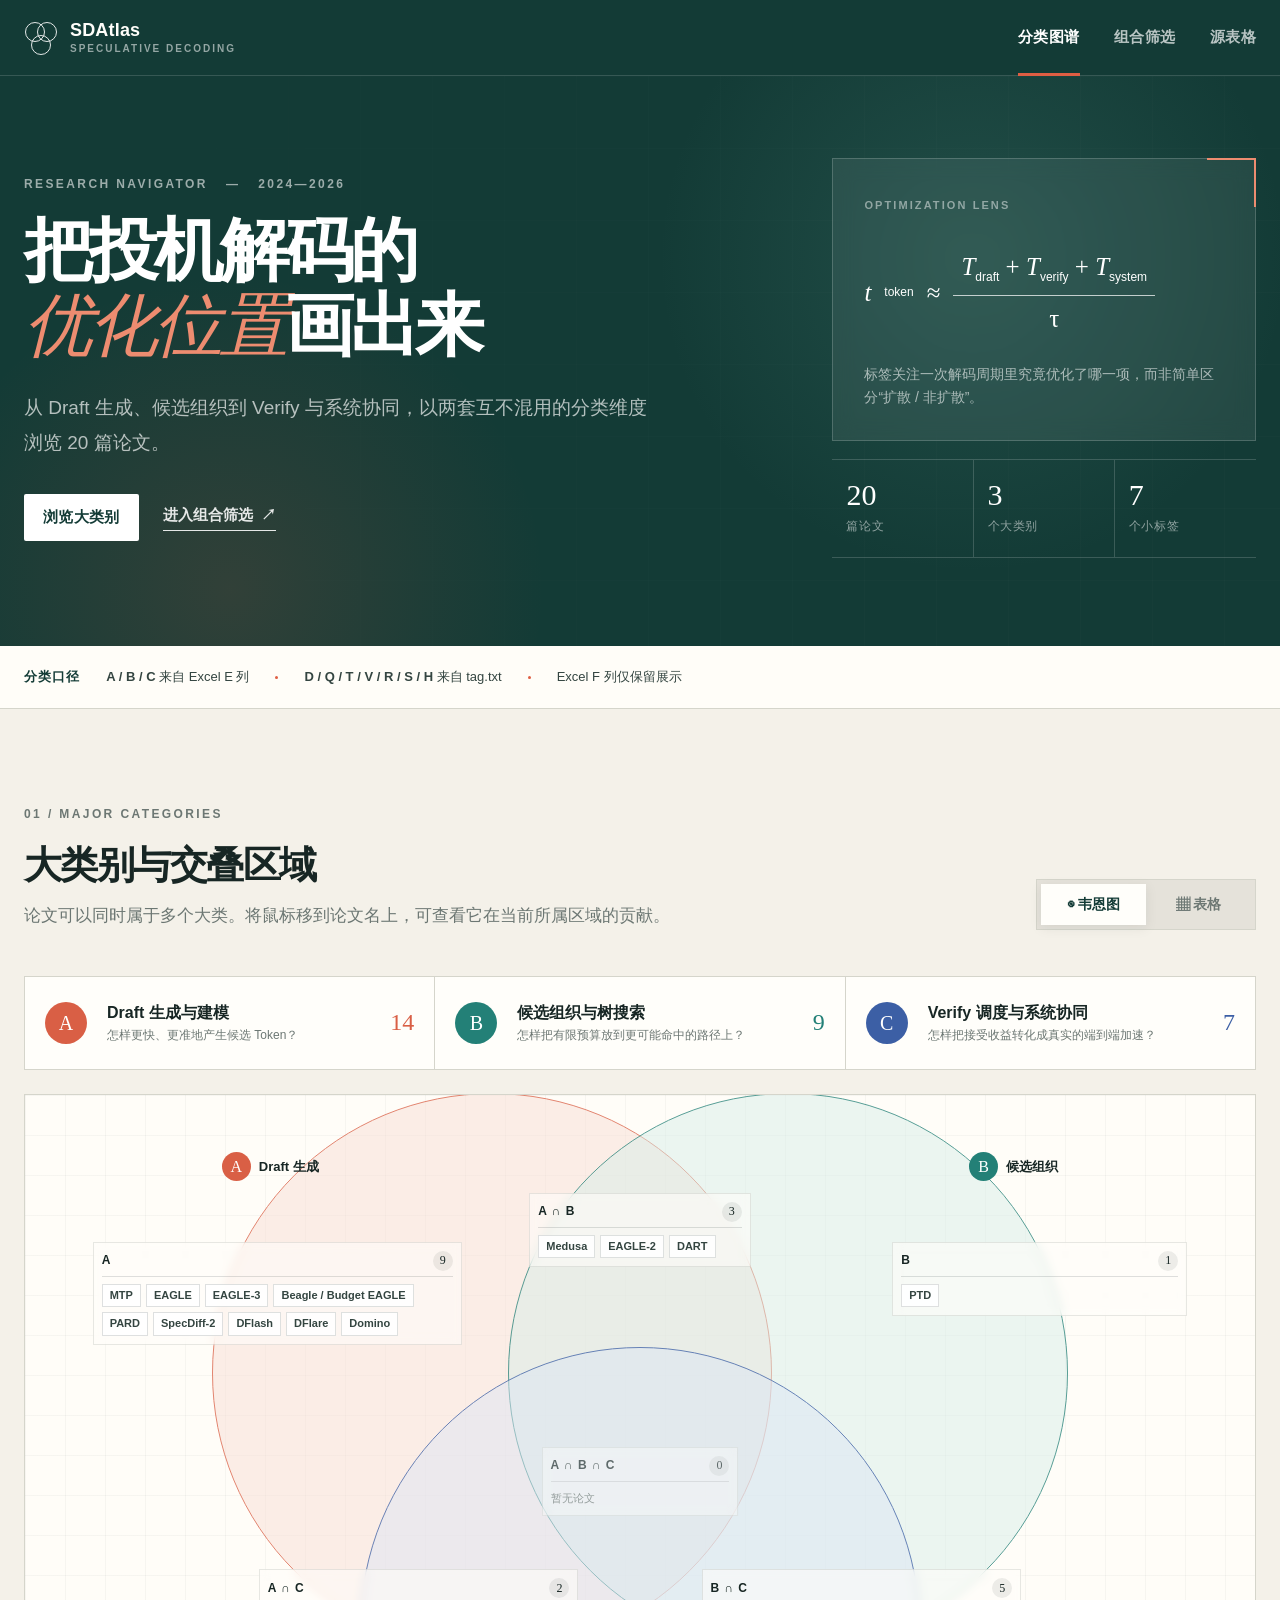
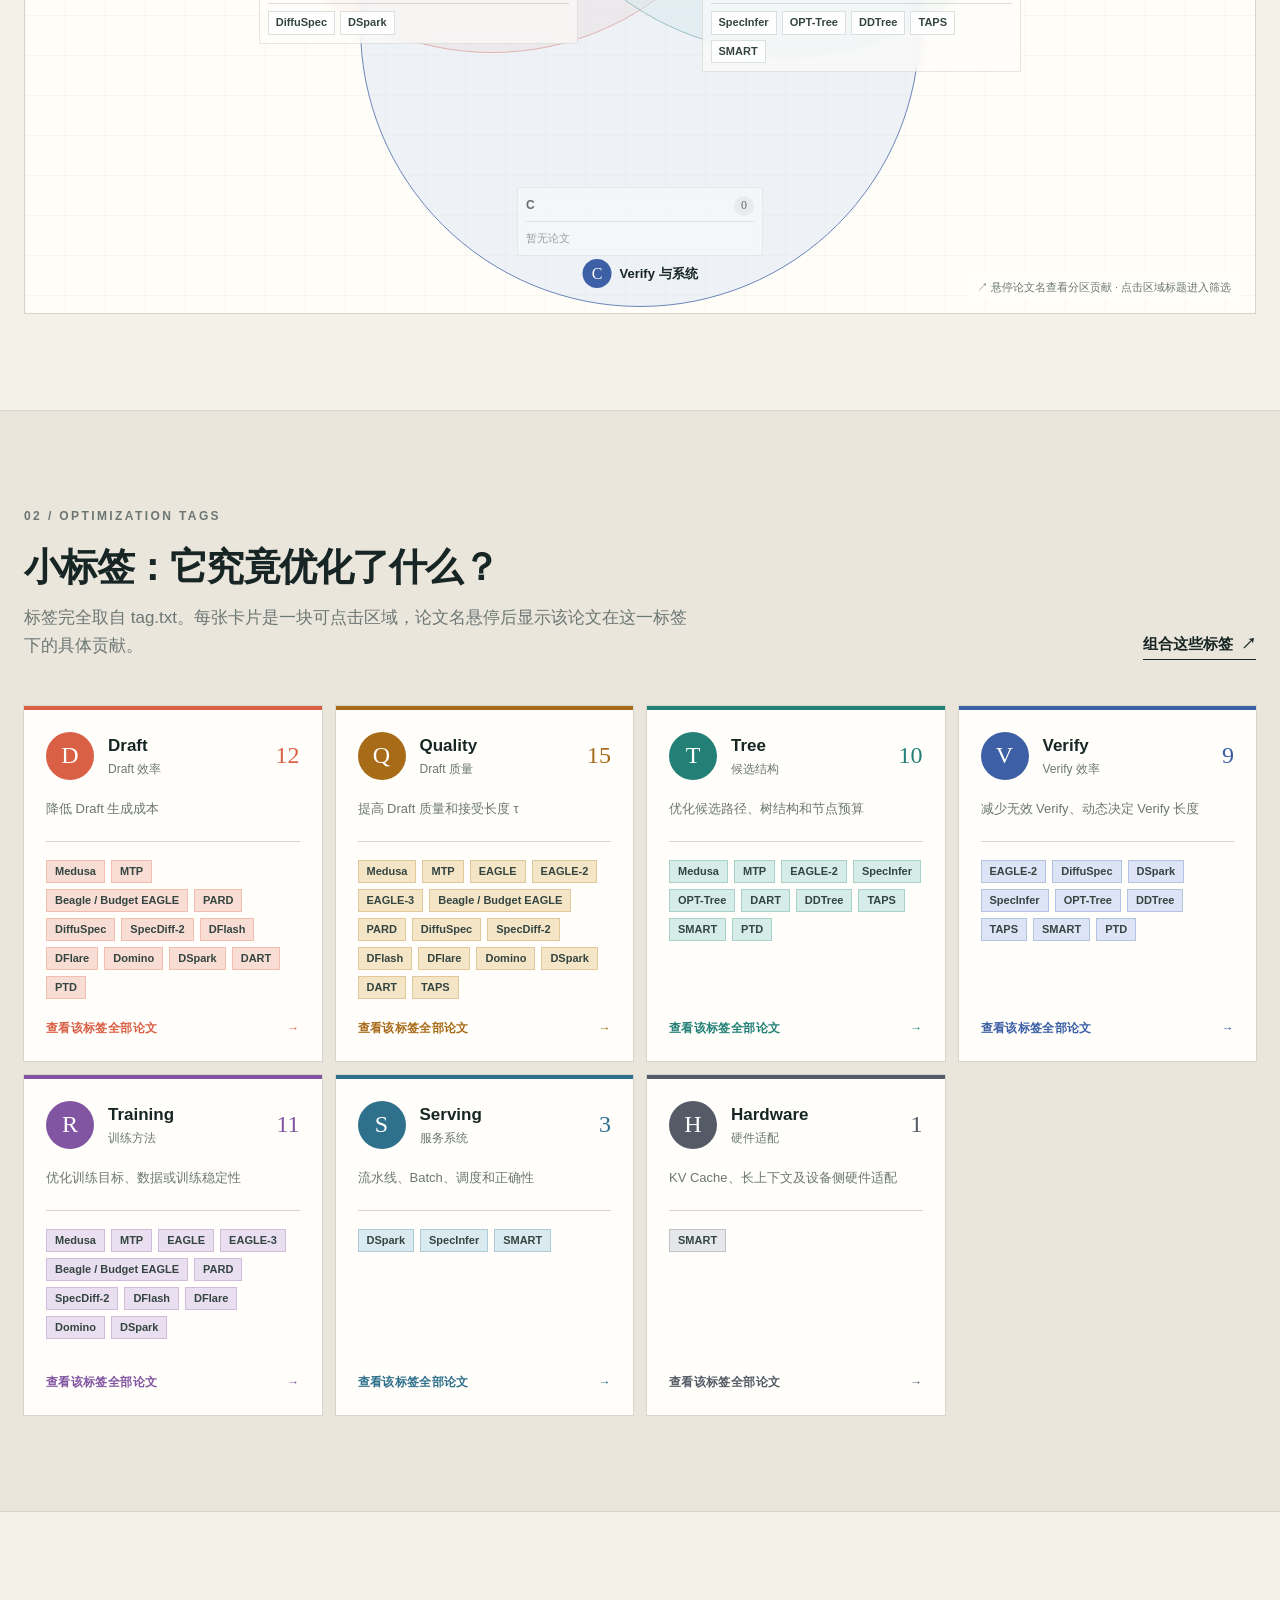
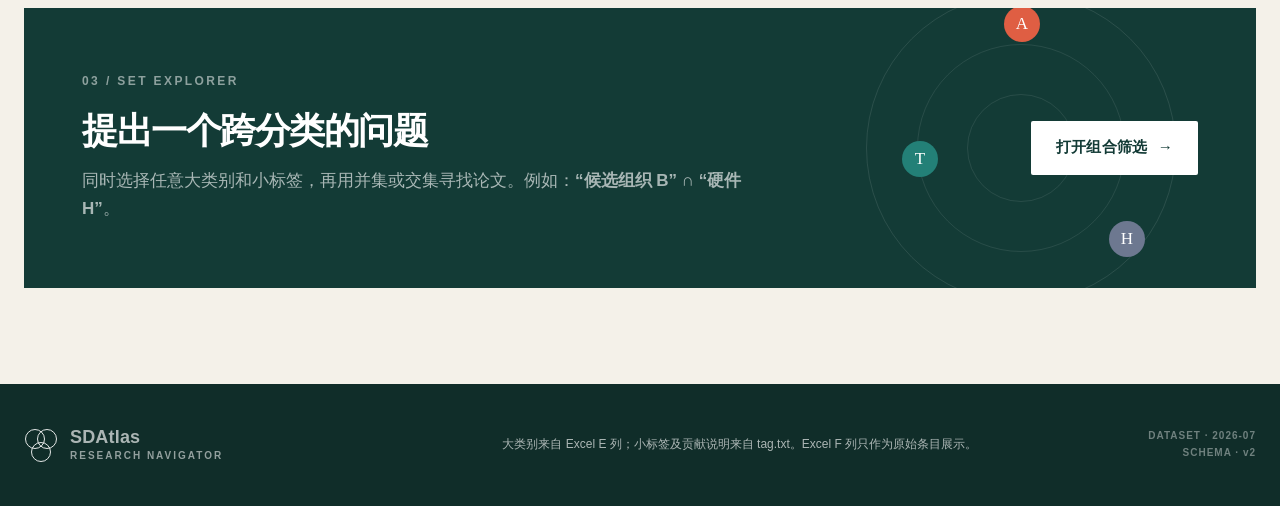
==== commit 5428e3d4: "feat: refine navigation layout, paper cards, and terminology Integrate changes completed by three su" ====
--- a/index.html
+++ b/index.html
@@ -3,8 +3,8 @@
 <head>
   <meta charset="utf-8">
   <meta name="viewport" content="width=device-width, initial-scale=1">
-  <meta name="description" content="按大类别与 D/Q/T/V/R/S/H 标签浏览推测解码论文。">
-  <title>SDAtlas · 推测解码研究图谱</title>
+  <meta name="description" content="按大类别与 D/Q/T/V/R/S/H 标签浏览投机解码论文。">
+  <title>SDAtlas · 投机解码研究图谱</title>
   <link rel="stylesheet" href="assets/css/styles.css">
   <script defer src="assets/js/data.js"></script>
   <script defer src="assets/js/ui.js"></script>
@@ -18,8 +18,8 @@
       <div class="hero-grid page-shell">
         <div class="hero-copy">
           <p class="eyebrow"><span>RESEARCH NAVIGATOR</span><span>2024—2026</span></p>
-          <h1>把推测解码的<br><em>优化位置</em>画出来</h1>
-          <p class="hero-lede">从草稿生成、候选组织到验证与系统协同，以两套互不混用的分类维度浏览 20 篇论文。</p>
+          <h1>把投机解码的<br><em>优化位置</em>画出来</h1>
+          <p class="hero-lede">从 Draft 生成、候选组织到 Verify 与系统协同，以两套互不混用的分类维度浏览 20 篇论文。</p>
           <div class="hero-actions">
             <a class="button button-light" href="#major-categories">浏览大类别</a>
             <a class="text-link text-link--light" href="explorer.html">进入组合筛选 <span aria-hidden="true">↗</span></a>
--- a/assets/css/styles.css
+++ b/assets/css/styles.css
@@ -33,7 +33,7 @@
   color: var(--ink);
   background: var(--paper);
   font-family: var(--font-sans);
-  font-size: 15px;
+  font-size: 17px;
   line-height: 1.65;
   text-rendering: optimizeLegibility;
 }
@@ -147,7 +147,7 @@
 
 .brand small {
   color: rgba(255, 255, 255, 0.55);
-  font-size: 8px;
+  font-size: 10px;
   font-weight: 700;
   letter-spacing: 0.2em;
 }
@@ -195,7 +195,7 @@
   align-items: center;
   height: 100%;
   color: rgba(255, 255, 255, 0.7);
-  font-size: 13px;
+  font-size: 15px;
   font-weight: 650;
   letter-spacing: 0.03em;
   transition: color 0.2s ease;
@@ -226,7 +226,7 @@
   padding: 10px 18px;
   border: 1px solid transparent;
   border-radius: 2px;
-  font-size: 13px;
+  font-size: 15px;
   font-weight: 750;
   letter-spacing: 0.02em;
   transition: transform 0.2s ease, background 0.2s ease, border-color 0.2s ease;
@@ -270,7 +270,7 @@
   gap: 8px;
   align-items: center;
   padding-bottom: 2px;
-  font-size: 13px;
+  font-size: 15px;
   font-weight: 750;
   border-bottom: 1px solid currentColor;
 }
@@ -283,7 +283,7 @@
 .section-index {
   margin: 0 0 18px;
   color: var(--muted);
-  font-size: 10px;
+  font-size: 12px;
   font-weight: 800;
   letter-spacing: 0.2em;
   text-transform: uppercase;
@@ -358,7 +358,7 @@
   max-width: 630px;
   margin: 28px 0 0;
   color: rgba(255, 255, 255, 0.68);
-  font-size: 17px;
+  font-size: 19px;
   line-height: 1.8;
 }
 
@@ -397,7 +397,7 @@
 
 .formula-label {
   color: rgba(255, 255, 255, 0.48);
-  font-size: 9px;
+  font-size: 11px;
   font-weight: 800;
   letter-spacing: 0.19em;
 }
@@ -414,7 +414,7 @@
 
 .formula sub {
   font-family: var(--font-sans);
-  font-size: 10px;
+  font-size: 12px;
   font-weight: 500;
 }
 
@@ -438,7 +438,7 @@
 .formula-card p {
   margin: 0;
   color: rgba(255, 255, 255, 0.61);
-  font-size: 12px;
+  font-size: 14px;
 }
 
 .hero-stats {
@@ -467,7 +467,7 @@
 .hero-stats dd {
   margin: 7px 0 0;
   color: rgba(255, 255, 255, 0.52);
-  font-size: 10px;
+  font-size: 12px;
   letter-spacing: 0.05em;
 }
 
@@ -482,7 +482,7 @@
   gap: 26px;
   align-items: center;
   min-height: 62px;
-  font-size: 11px;
+  font-size: 13px;
 }
 
 .source-rule__inner strong {
@@ -556,7 +556,7 @@
   color: var(--muted);
   background: transparent;
   border: 0;
-  font-size: 12px;
+  font-size: 14px;
   font-weight: 700;
 }
 
@@ -609,13 +609,13 @@
 }
 
 .category-legend__item strong {
-  font-size: 14px;
+  font-size: 16px;
 }
 
 .category-legend__item small {
   overflow: hidden;
   color: var(--muted);
-  font-size: 10px;
+  font-size: 12px;
   text-overflow: ellipsis;
   white-space: nowrap;
 }
@@ -630,7 +630,7 @@
 /* Venn */
 .venn-stage {
   position: relative;
-  height: 720px;
+  height: 820px;
   overflow: hidden;
   background:
     linear-gradient(rgba(23, 38, 36, 0.035) 1px, transparent 1px),
@@ -642,27 +642,30 @@
 
 .venn-circle {
   position: absolute;
-  width: 53%;
+  width: min(48%, 560px);
   aspect-ratio: 1;
   background: color-mix(in srgb, var(--item-soft) 64%, transparent);
   border: 1.5px solid var(--item-color);
   border-radius: 50%;
   opacity: 0.76;
-}
-
+  transform: translate(-50%, -50%);
+}
+
+/* Keep the three equal circle centres on an equilateral-triangle-like grid.
+   Percentage centres let the diagram retain that geometry on narrower laptops. */
 .venn-circle--1 {
-  top: 7%;
-  left: 4%;
+  top: 34%;
+  left: 38%;
 }
 
 .venn-circle--2 {
-  top: 7%;
-  right: 4%;
+  top: 34%;
+  left: 62%;
 }
 
 .venn-circle--3 {
-  bottom: 4%;
-  left: 23.5%;
+  top: 65%;
+  left: 50%;
 }
 
 .venn-set-label {
@@ -671,7 +674,7 @@
   display: flex;
   gap: 8px;
   align-items: center;
-  font-size: 11px;
+  font-size: 13px;
 }
 
 .venn-set-label span {
@@ -683,22 +686,22 @@
   background: var(--item-color);
   border-radius: 50%;
   font-family: var(--font-serif);
-  font-size: 14px;
+  font-size: 16px;
 }
 
 .venn-set-label--1 {
-  top: 4%;
-  left: 4%;
+  top: 7%;
+  left: 16%;
 }
 
 .venn-set-label--2 {
-  top: 4%;
-  right: 4%;
+  top: 7%;
+  right: 16%;
 }
 
 .venn-set-label--3 {
-  right: 47%;
-  bottom: 2%;
+  right: 50%;
+  bottom: 3%;
   transform: translateX(50%);
 }
 
@@ -716,45 +719,45 @@
 }
 
 .region--one {
-  top: 21%;
-  left: 6.5%;
+  top: 18%;
+  left: 5.5%;
   width: 30%;
 }
 
 .region--two {
-  top: 21%;
-  right: 6.5%;
-  width: 25%;
+  top: 18%;
+  right: 5.5%;
+  width: 24%;
 }
 
 .region--three {
   bottom: 7%;
-  left: 39%;
-  width: 22%;
+  left: 40%;
+  width: 20%;
 }
 
 .region--one-two {
   top: 12%;
-  left: 39%;
-  width: 22%;
+  left: 41%;
+  width: 18%;
 }
 
 .region--one-three {
-  top: 57%;
-  left: 20%;
-  width: 25%;
+  top: 58%;
+  left: 19%;
+  width: 26%;
 }
 
 .region--two-three {
-  top: 57%;
-  right: 20%;
-  width: 25%;
+  top: 58%;
+  right: 19%;
+  width: 26%;
 }
 
 .region--all {
   top: 43%;
-  left: 43%;
-  width: 14%;
+  left: 42%;
+  width: 16%;
 }
 
 .region-title {
@@ -765,7 +768,7 @@
   padding-bottom: 5px;
   color: var(--ink);
   border-bottom: 1px solid rgba(23, 38, 36, 0.14);
-  font-size: 10px;
+  font-size: 12px;
 }
 
 .region-title strong {
@@ -795,7 +798,7 @@
   color: var(--ink-2);
   background: rgba(255, 255, 255, 0.88);
   border: 1px solid rgba(23, 38, 36, 0.14);
-  font-size: 9px;
+  font-size: 11px;
   font-weight: 700;
   line-height: 1.2;
   transition: color 0.15s ease, background 0.15s ease;
@@ -808,7 +811,7 @@
 
 .empty-region {
   color: var(--muted);
-  font-size: 9px;
+  font-size: 11px;
 }
 
 .venn-hint {
@@ -820,7 +823,7 @@
   padding: 5px 8px;
   color: var(--muted);
   background: rgba(255, 254, 250, 0.86);
-  font-size: 9px;
+  font-size: 11px;
 }
 
 .region-board-note {
@@ -863,7 +866,7 @@
   width: 100%;
   min-width: 920px;
   border-collapse: collapse;
-  font-size: 12px;
+  font-size: 14px;
 }
 
 .category-matrix th,
@@ -882,7 +885,7 @@
 .category-matrix th {
   color: var(--muted);
   background: #ebe8df;
-  font-size: 9px;
+  font-size: 11px;
   letter-spacing: 0.08em;
   text-transform: uppercase;
 }
@@ -918,7 +921,7 @@
 .row-index {
   color: var(--muted);
   font-family: var(--font-serif);
-  font-size: 10px;
+  font-size: 12px;
 }
 
 .matrix-paper a {
@@ -928,14 +931,14 @@
 
 .matrix-paper strong {
   color: var(--brand);
-  font-size: 13px;
+  font-size: 15px;
 }
 
 .matrix-paper small {
   overflow: hidden;
   max-width: 310px;
   color: var(--muted);
-  font-size: 9px;
+  font-size: 11px;
   line-height: 1.4;
   text-overflow: ellipsis;
   white-space: nowrap;
@@ -949,7 +952,7 @@
 
 .matrix-meta small {
   color: var(--muted);
-  font-size: 9px;
+  font-size: 11px;
 }
 
 .matrix-hit {
@@ -1026,12 +1029,12 @@
 }
 
 .tag-card header strong {
-  font-size: 15px;
+  font-size: 17px;
 }
 
 .tag-card header small {
   color: var(--muted);
-  font-size: 10px;
+  font-size: 12px;
 }
 
 .tag-card header em {
@@ -1045,7 +1048,7 @@
   min-height: 44px;
   margin: 18px 0;
   color: var(--muted);
-  font-size: 11px;
+  font-size: 13px;
   border-bottom: 1px solid var(--line);
 }
 
@@ -1061,7 +1064,7 @@
   color: var(--ink-2);
   background: var(--item-soft);
   border: 1px solid color-mix(in srgb, var(--item-color) 25%, transparent);
-  font-size: 9px;
+  font-size: 11px;
   font-weight: 700;
   line-height: 1;
 }
@@ -1077,7 +1080,7 @@
   margin-top: auto;
   padding-top: 20px;
   color: var(--item-color);
-  font-size: 10px;
+  font-size: 12px;
   font-weight: 800;
   letter-spacing: 0.03em;
 }
@@ -1198,7 +1201,7 @@
   gap: 10px;
   padding-top: 25px;
   color: var(--muted);
-  font-size: 10px;
+  font-size: 12px;
 }
 
 .breadcrumb a:hover {
@@ -1248,14 +1251,14 @@
   margin: 8px 0 0;
   color: var(--detail-color);
   font-family: var(--font-serif);
-  font-size: 17px;
+  font-size: 19px;
 }
 
 .detail-description {
   max-width: 730px;
   margin: 28px 0 0 94px;
   color: var(--muted);
-  font-size: 15px;
+  font-size: 17px;
 }
 
 .detail-actions {
@@ -1289,7 +1292,7 @@
 
 .detail-count span {
   color: var(--muted);
-  font-size: 10px;
+  font-size: 12px;
 }
 
 .related-sets {
@@ -1302,7 +1305,7 @@
 .related-sets > span {
   margin-bottom: 4px;
   color: var(--muted);
-  font-size: 9px;
+  font-size: 11px;
   font-weight: 800;
   letter-spacing: 0.1em;
 }
@@ -1313,7 +1316,7 @@
   justify-content: space-between;
   padding: 7px 9px;
   background: var(--item-soft);
-  font-size: 10px;
+  font-size: 12px;
   font-weight: 700;
 }
 
@@ -1391,7 +1394,7 @@
   background: transparent;
   border: 0;
   outline: 0;
-  font-size: 12px;
+  font-size: 14px;
 }
 
 .search-control input::placeholder {
@@ -1401,7 +1404,7 @@
 .result-line {
   margin: 16px 0 25px;
   color: var(--muted);
-  font-size: 10px;
+  font-size: 12px;
 }
 
 .paper-list {
@@ -1445,7 +1448,7 @@
   margin-bottom: 4px;
   color: var(--muted);
   font-family: var(--font-sans);
-  font-size: 8px;
+  font-size: 10px;
   font-weight: 800;
   letter-spacing: 0.15em;
 }
@@ -1456,7 +1459,7 @@
   gap: 8px 14px;
   align-items: center;
   color: var(--muted);
-  font-size: 9px;
+  font-size: 11px;
   letter-spacing: 0.05em;
   text-transform: uppercase;
 }
@@ -1465,7 +1468,7 @@
   padding: 3px 7px;
   color: #fff;
   background: var(--brand);
-  font-size: 9px;
+  font-size: 11px;
 }
 
 .paper-kicker time {
@@ -1496,7 +1499,7 @@
   display: block;
   margin-bottom: 8px;
   color: var(--muted);
-  font-size: 8px;
+  font-size: 10px;
   font-weight: 800;
   letter-spacing: 0.12em;
   text-transform: uppercase;
@@ -1519,7 +1522,7 @@
   color: var(--item-color);
   background: var(--item-soft);
   border: 1px solid color-mix(in srgb, var(--item-color) 24%, transparent);
-  font-size: 9px;
+  font-size: 11px;
   font-weight: 750;
 }
 
@@ -1533,7 +1536,7 @@
   background: var(--item-color);
   border-radius: 50%;
   font-family: var(--font-serif);
-  font-size: 10px;
+  font-size: 12px;
 }
 
 .research-tag.is-matched {
@@ -1551,7 +1554,7 @@
   color: var(--ink-2);
   background: #eeeae0;
   border: 1px solid var(--line);
-  font-size: 9px;
+  font-size: 11px;
 }
 
 .paper-data-grid {
@@ -1583,14 +1586,14 @@
 .paper-field p {
   margin: 0;
   color: var(--ink-2);
-  font-size: 11px;
+  font-size: 13px;
 }
 
 .paper-field--link a {
   display: block;
   overflow: hidden;
   color: #2f6681;
-  font-size: 10px;
+  font-size: 12px;
   text-decoration: underline;
   text-overflow: ellipsis;
   white-space: nowrap;
@@ -1600,7 +1603,7 @@
   display: block;
   margin-top: 7px;
   color: #979d99;
-  font-size: 8px;
+  font-size: 10px;
 }
 
 .paper-contributions {
@@ -1616,13 +1619,13 @@
 
 .section-mini-title span {
   color: var(--muted);
-  font-size: 8px;
+  font-size: 10px;
   font-weight: 800;
   letter-spacing: 0.14em;
 }
 
 .section-mini-title strong {
-  font-size: 12px;
+  font-size: 14px;
 }
 
 .section-mini-title--tags {
@@ -1650,7 +1653,7 @@
   gap: 7px;
   align-items: center;
   color: var(--item-color);
-  font-size: 9px;
+  font-size: 11px;
   font-weight: 800;
 }
 
@@ -1669,7 +1672,7 @@
 .tag-contribution p {
   margin: 10px 0 0;
   color: var(--ink-2);
-  font-size: 10px;
+  font-size: 12px;
   line-height: 1.75;
 }
 
@@ -1695,7 +1698,7 @@
   gap: 8px;
   align-items: center;
   color: var(--item-color);
-  font-size: 9px;
+  font-size: 11px;
   font-weight: 750;
 }
 
@@ -1722,7 +1725,7 @@
 .source-note {
   margin-left: 5px;
   color: var(--muted);
-  font-size: 9px;
+  font-size: 11px;
   border-bottom: 1px dotted var(--muted);
   cursor: help;
 }
@@ -1752,7 +1755,7 @@
 .explorer-hero__grid > p {
   margin: 0 0 5px;
   color: var(--muted);
-  font-size: 14px;
+  font-size: 16px;
 }
 
 .explorer-layout {
@@ -1786,13 +1789,13 @@
 
 .filter-panel__top span {
   color: rgba(255, 255, 255, 0.48);
-  font-size: 8px;
+  font-size: 10px;
   font-weight: 800;
   letter-spacing: 0.16em;
 }
 
 .filter-panel__top strong {
-  font-size: 16px;
+  font-size: 18px;
 }
 
 .plain-button {
@@ -1801,7 +1804,7 @@
   background: transparent;
   border: 0;
   border-bottom: 1px solid rgba(255, 255, 255, 0.35);
-  font-size: 9px;
+  font-size: 11px;
 }
 
 .mode-fieldset,
@@ -1820,13 +1823,13 @@
   width: 100%;
   margin: 0 0 12px;
   padding: 0;
+  font-size: 12px;
+  font-weight: 800;
+}
+
+.filter-fieldset legend small {
+  color: var(--muted);
   font-size: 10px;
-  font-weight: 800;
-}
-
-.filter-fieldset legend small {
-  color: var(--muted);
-  font-size: 8px;
   font-weight: 500;
 }
 
@@ -1854,11 +1857,11 @@
 
 .mode-toggle strong {
   color: var(--ink);
+  font-size: 12px;
+}
+
+.mode-toggle small {
   font-size: 10px;
-}
-
-.mode-toggle small {
-  font-size: 8px;
 }
 
 .mode-toggle input:checked + span {
@@ -1937,7 +1940,7 @@
   background: var(--item-color);
   border-radius: 50%;
   font-family: var(--font-serif);
-  font-size: 11px;
+  font-size: 13px;
 }
 
 .option-copy {
@@ -1948,7 +1951,7 @@
 
 .option-copy strong {
   overflow: hidden;
-  font-size: 9px;
+  font-size: 11px;
   text-overflow: ellipsis;
   white-space: nowrap;
 }
@@ -1956,7 +1959,7 @@
 .option-copy small {
   overflow: hidden;
   color: var(--muted);
-  font-size: 7.5px;
+  font-size: 10px;
   text-overflow: ellipsis;
   white-space: nowrap;
 }
@@ -1964,7 +1967,7 @@
 .filter-option em {
   color: var(--item-color);
   font-family: var(--font-serif);
-  font-size: 12px;
+  font-size: 14px;
   font-style: normal;
 }
 
@@ -2015,7 +2018,7 @@
   padding: 0 31px 0 12px;
   background: var(--white);
   border: 1px solid var(--line-dark);
-  font-size: 10px;
+  font-size: 12px;
 }
 
 .active-filters {
@@ -2031,7 +2034,7 @@
   padding: 4px 8px;
   color: #fff;
   background: var(--ink);
-  font-size: 8px;
+  font-size: 10px;
   font-weight: 800;
   letter-spacing: 0.08em;
 }
@@ -2044,7 +2047,7 @@
   color: var(--item-color);
   background: var(--item-soft);
   border: 1px solid color-mix(in srgb, var(--item-color) 24%, transparent);
-  font-size: 9px;
+  font-size: 11px;
 }
 
 .active-filter-chip strong {
@@ -2053,7 +2056,7 @@
 
 .active-filter-chip i {
   font-style: normal;
-  font-size: 14px;
+  font-size: 16px;
   line-height: 1;
 }
 
@@ -2062,7 +2065,7 @@
   gap: 8px;
   align-items: center;
   color: var(--muted);
-  font-size: 9px;
+  font-size: 11px;
 }
 
 .all-papers-note i {
@@ -2109,7 +2112,7 @@
   background: #112a27;
   border: 1px solid rgba(255, 255, 255, 0.16);
   box-shadow: 0 12px 36px rgba(12, 28, 26, 0.24);
-  font-size: 10px;
+  font-size: 12px;
   line-height: 1.65;
   white-space: pre-line;
   pointer-events: none;
@@ -2175,12 +2178,12 @@
 
 .footer-grid p {
   margin: 0;
-  font-size: 10px;
+  font-size: 12px;
 }
 
 .footer-meta {
   color: rgba(255, 255, 255, 0.4);
-  font-size: 8px !important;
+  font-size: 10px !important;
   font-weight: 700;
   letter-spacing: 0.1em;
   text-align: right;
@@ -2198,7 +2201,7 @@
   }
 
   .venn-stage {
-    height: 680px;
+    height: 740px;
   }
 
   .paper-data-grid {
@@ -2247,7 +2250,7 @@
 
   .site-nav a {
     min-height: 68px;
-    font-size: 11px;
+    font-size: 13px;
   }
 
   .hero-grid {
@@ -2385,7 +2388,7 @@
   }
 
   .brand strong {
-    font-size: 16px;
+    font-size: 18px;
   }
 
   .hero-copy h1 {
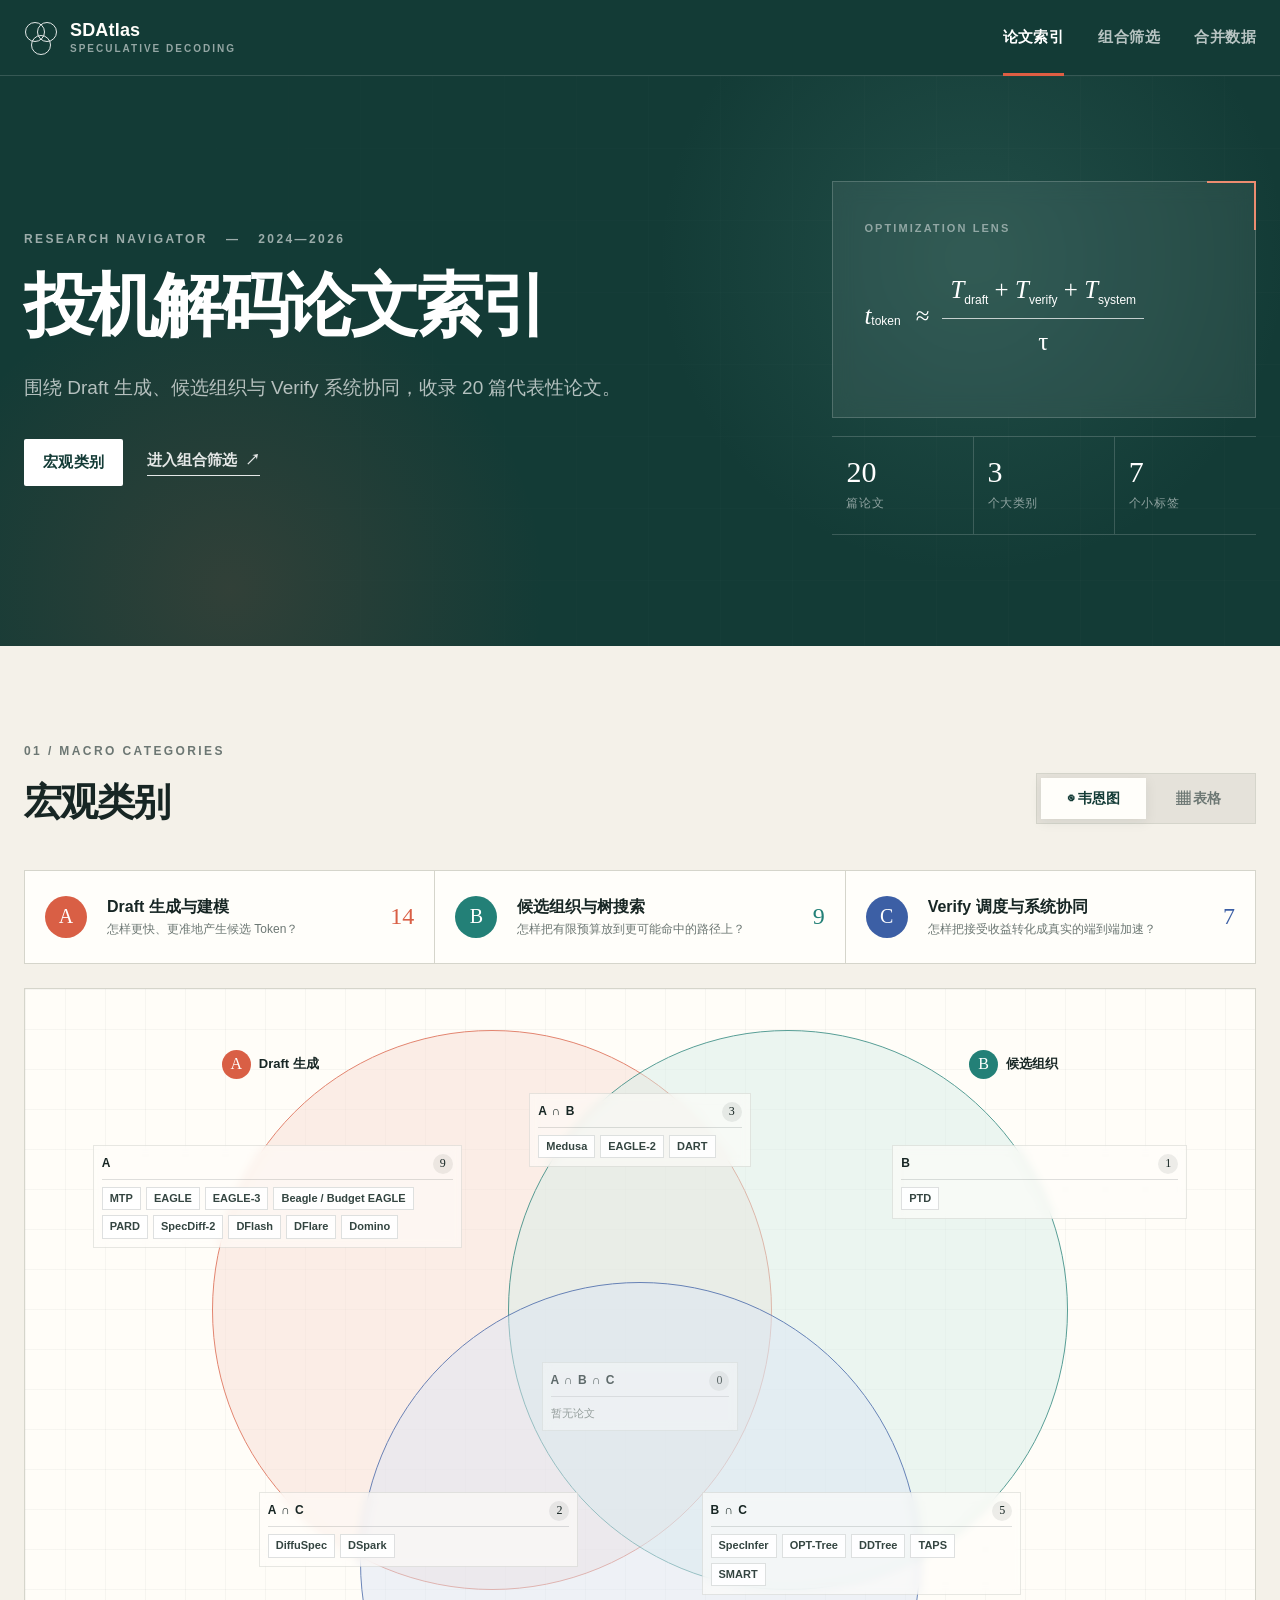
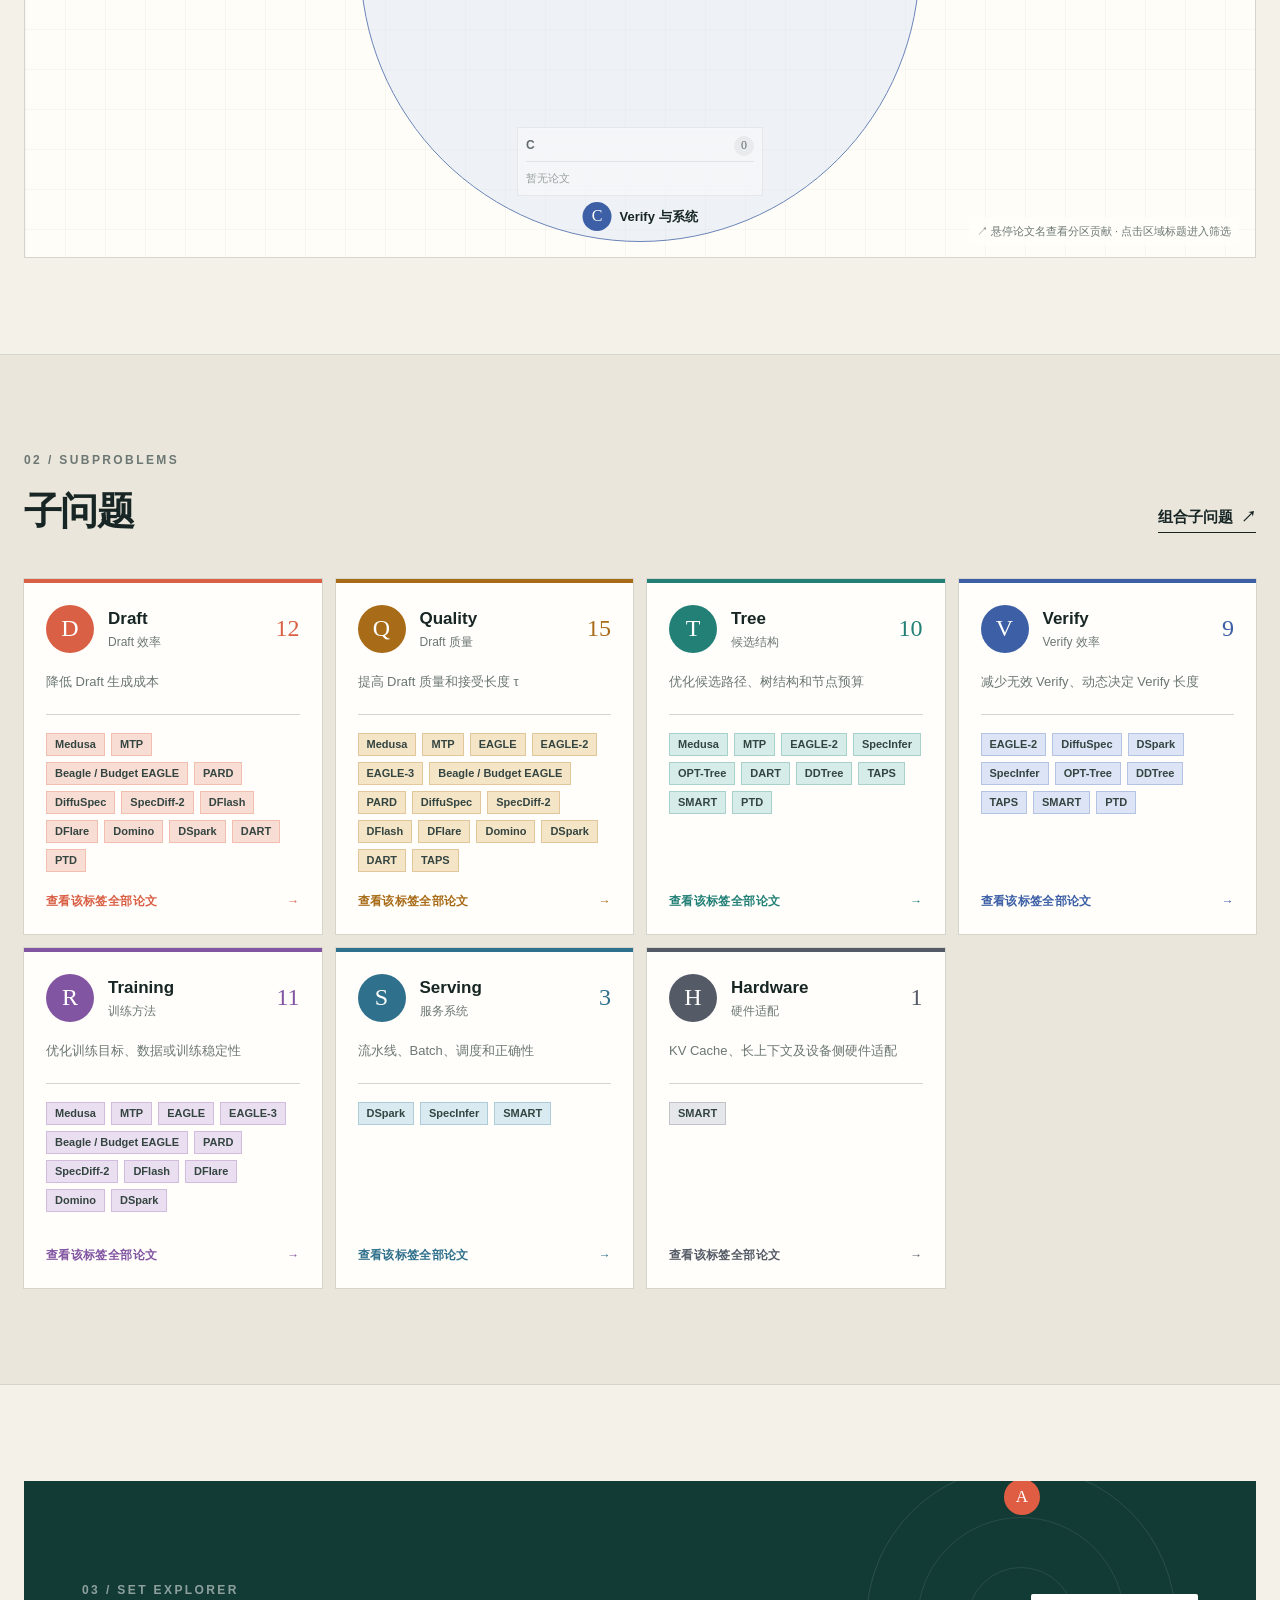
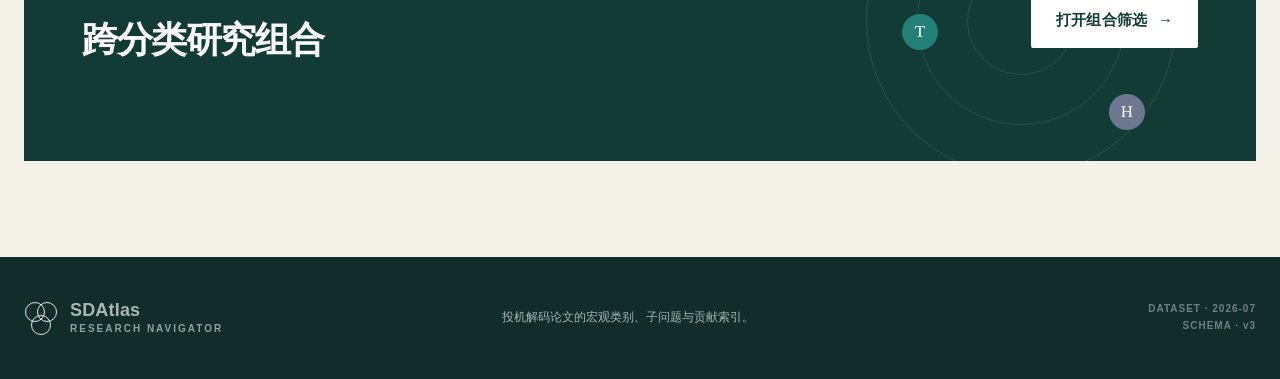
==== commit dc78a36b: "feat(ui): refine taxonomy terminology and paper detail layout Standardize site-wide terminology to 宏" ====
--- a/index.html
+++ b/index.html
@@ -3,8 +3,8 @@
 <head>
   <meta charset="utf-8">
   <meta name="viewport" content="width=device-width, initial-scale=1">
-  <meta name="description" content="按大类别与 D/Q/T/V/R/S/H 标签浏览投机解码论文。">
-  <title>SDAtlas · 投机解码研究图谱</title>
+  <meta name="description" content="按宏观类别与 D/Q/T/V/R/S/H 子问题浏览投机解码论文。">
+  <title>SDAtlas · 投机解码论文索引</title>
   <link rel="stylesheet" href="assets/css/styles.css">
   <script defer src="assets/js/data.js"></script>
   <script defer src="assets/js/ui.js"></script>
@@ -18,10 +18,10 @@
       <div class="hero-grid page-shell">
         <div class="hero-copy">
           <p class="eyebrow"><span>RESEARCH NAVIGATOR</span><span>2024—2026</span></p>
-          <h1>把投机解码的<br><em>优化位置</em>画出来</h1>
-          <p class="hero-lede">从 Draft 生成、候选组织到 Verify 与系统协同，以两套互不混用的分类维度浏览 20 篇论文。</p>
+          <h1>投机解码论文索引</h1>
+          <p class="hero-lede">围绕 Draft 生成、候选组织与 Verify 系统协同，收录 20 篇代表性论文。</p>
           <div class="hero-actions">
-            <a class="button button-light" href="#major-categories">浏览大类别</a>
+            <a class="button button-light" href="#major-categories">宏观类别</a>
             <a class="text-link text-link--light" href="explorer.html">进入组合筛选 <span aria-hidden="true">↗</span></a>
           </div>
         </div>
@@ -29,32 +29,19 @@
           <div class="formula-card" aria-label="投机解码每 token 延迟近似公式">
             <span class="formula-label">OPTIMIZATION LENS</span>
             <div class="formula"><i>t</i><sub>token</sub><span>≈</span><span class="fraction"><b><i>T</i><sub>draft</sub> + <i>T</i><sub>verify</sub> + <i>T</i><sub>system</sub></b><b>τ</b></span></div>
-            <p>标签关注一次解码周期里究竟优化了哪一项，而非简单区分“扩散 / 非扩散”。</p>
           </div>
           <dl class="hero-stats" id="hero-stats" aria-label="数据集统计"></dl>
         </div>
       </div>
     </section>
 
-    <section class="source-rule">
-      <div class="page-shell source-rule__inner">
-        <strong>分类口径</strong>
-        <p><span>A / B / C</span> 来自 Excel E 列</p>
-        <i aria-hidden="true"></i>
-        <p><span>D / Q / T / V / R / S / H</span> 来自 tag.txt</p>
-        <i aria-hidden="true"></i>
-        <p>Excel F 列仅保留展示</p>
-      </div>
-    </section>
-
     <section class="section page-shell" id="major-categories">
       <header class="section-heading section-heading--split">
         <div>
-          <p class="section-index">01 / MAJOR CATEGORIES</p>
-          <h2>大类别与交叠区域</h2>
-          <p>论文可以同时属于多个大类。将鼠标移到论文名上，可查看它在当前所属区域的贡献。</p>
+          <p class="section-index">01 / MACRO CATEGORIES</p>
+          <h2>宏观类别</h2>
         </div>
-        <div class="view-switch" role="group" aria-label="切换大类别视图">
+        <div class="view-switch" role="group" aria-label="切换宏观类别视图">
           <button class="is-active" type="button" data-view="venn" aria-pressed="true"><span aria-hidden="true">◉</span> 韦恩图</button>
           <button type="button" data-view="table" aria-pressed="false"><span aria-hidden="true">▦</span> 表格</button>
         </div>
@@ -69,11 +56,10 @@
       <div class="page-shell">
         <header class="section-heading section-heading--split">
           <div>
-            <p class="section-index">02 / OPTIMIZATION TAGS</p>
-            <h2>小标签：它究竟优化了什么？</h2>
-            <p>标签完全取自 tag.txt。每张卡片是一块可点击区域，论文名悬停后显示该论文在这一标签下的具体贡献。</p>
+            <p class="section-index">02 / SUBPROBLEMS</p>
+            <h2>子问题</h2>
           </div>
-          <a class="text-link" href="explorer.html">组合这些标签 <span aria-hidden="true">↗</span></a>
+          <a class="text-link" href="explorer.html">组合子问题 <span aria-hidden="true">↗</span></a>
         </header>
         <div class="tag-grid" id="tag-grid"></div>
       </div>
@@ -83,8 +69,7 @@
       <div class="explorer-callout">
         <div>
           <p class="section-index">03 / SET EXPLORER</p>
-          <h2>提出一个跨分类的问题</h2>
-          <p>同时选择任意大类别和小标签，再用并集或交集寻找论文。例如：<strong>“候选组织 B” ∩ “硬件 H”</strong>。</p>
+          <h2>跨分类研究组合</h2>
         </div>
         <a class="button button-primary button-large" href="explorer.html">打开组合筛选 <span aria-hidden="true">→</span></a>
         <div class="callout-orbit" aria-hidden="true"><i>A</i><i>T</i><i>H</i></div>
--- a/assets/css/styles.css
+++ b/assets/css/styles.css
@@ -418,6 +418,18 @@
   font-weight: 500;
 }
 
+/* t and token are separate flex children in the static formula markup. Cancel
+   the inter-item gap and lower only this direct subscript onto t's baseline. */
+.formula > i:first-child {
+  margin-right: -13px;
+}
+
+.formula > sub:first-of-type {
+  position: relative;
+  top: 0.5em;
+  margin-right: 2px;
+}
+
 .fraction {
   display: inline-grid;
   grid-template-rows: auto auto;
@@ -630,7 +642,7 @@
 /* Venn */
 .venn-stage {
   position: relative;
-  height: 820px;
+  height: 870px;
   overflow: hidden;
   background:
     linear-gradient(rgba(23, 38, 36, 0.035) 1px, transparent 1px),
@@ -654,17 +666,17 @@
 /* Keep the three equal circle centres on an equilateral-triangle-like grid.
    Percentage centres let the diagram retain that geometry on narrower laptops. */
 .venn-circle--1 {
-  top: 34%;
+  top: 37%;
   left: 38%;
 }
 
 .venn-circle--2 {
-  top: 34%;
+  top: 37%;
   left: 62%;
 }
 
 .venn-circle--3 {
-  top: 65%;
+  top: 66%;
   left: 50%;
 }
 
@@ -2201,7 +2213,7 @@
   }
 
   .venn-stage {
-    height: 740px;
+    height: 800px;
   }
 
   .paper-data-grid {
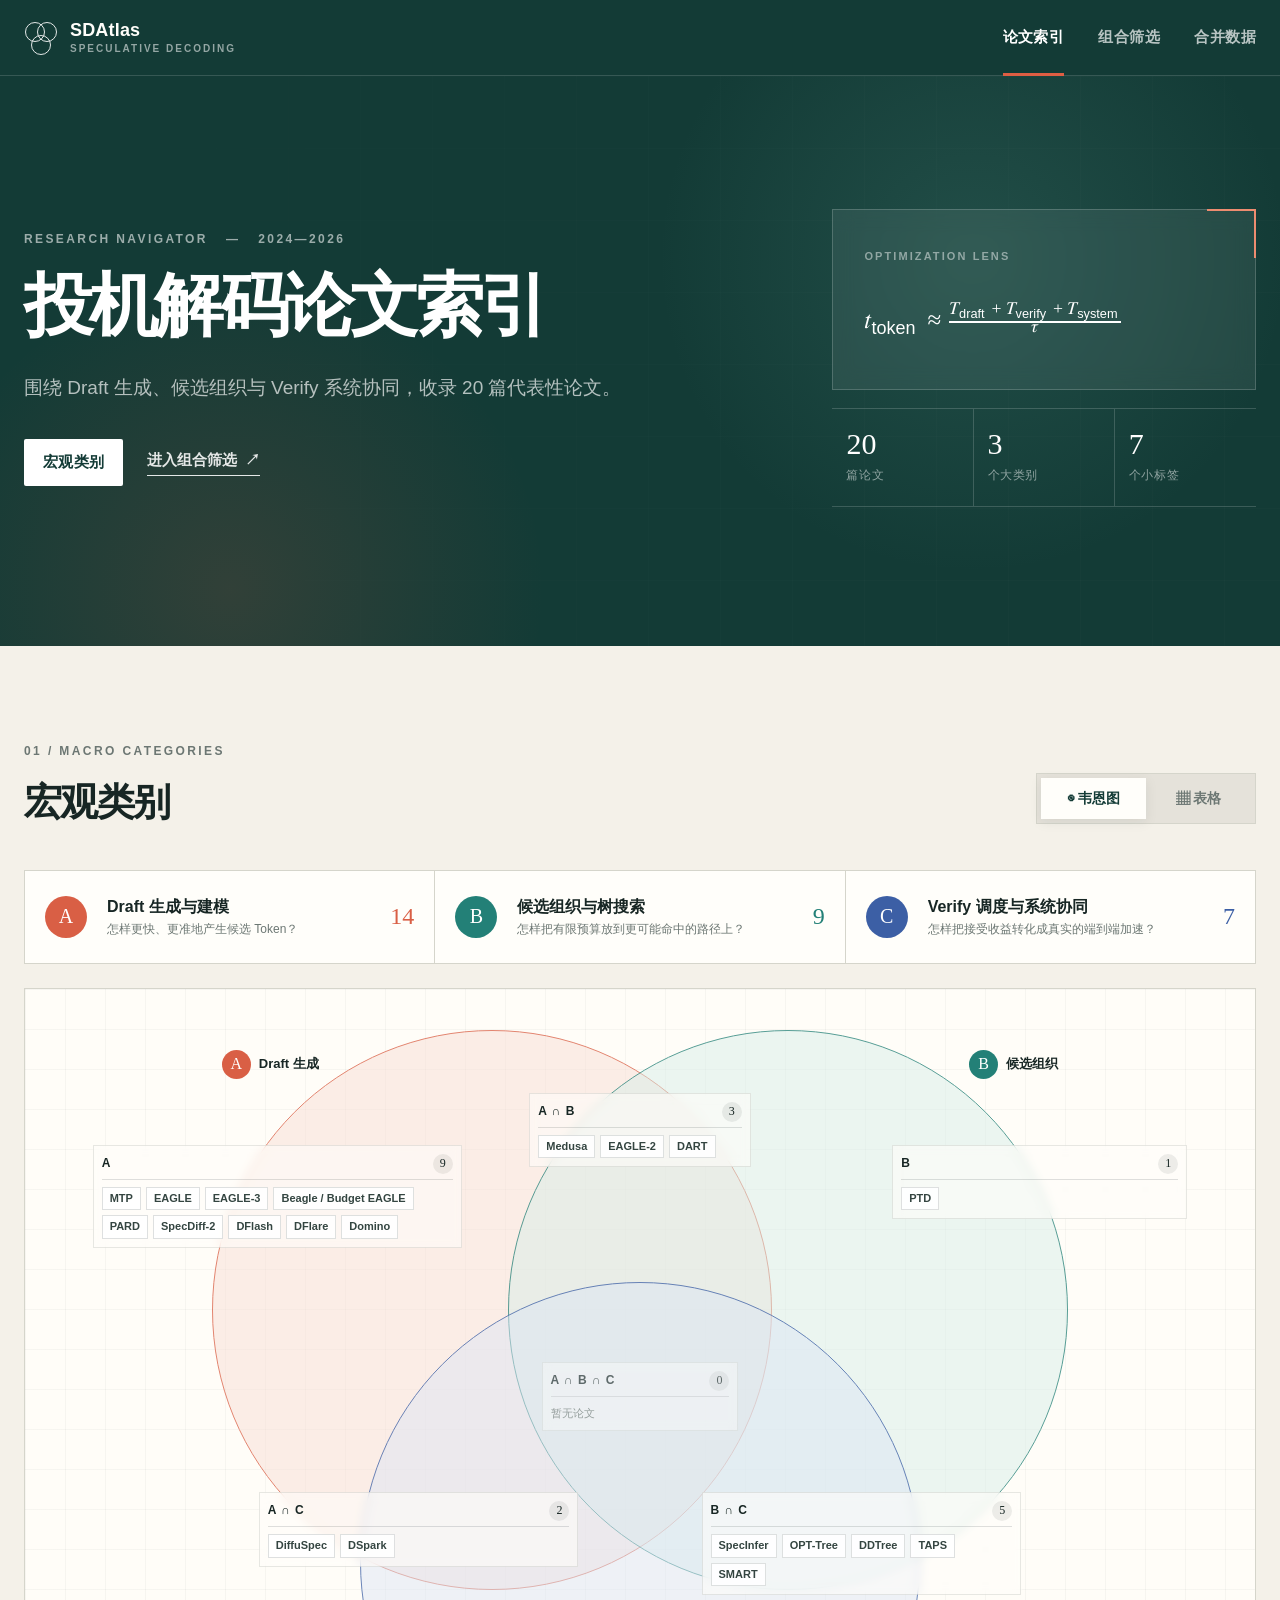
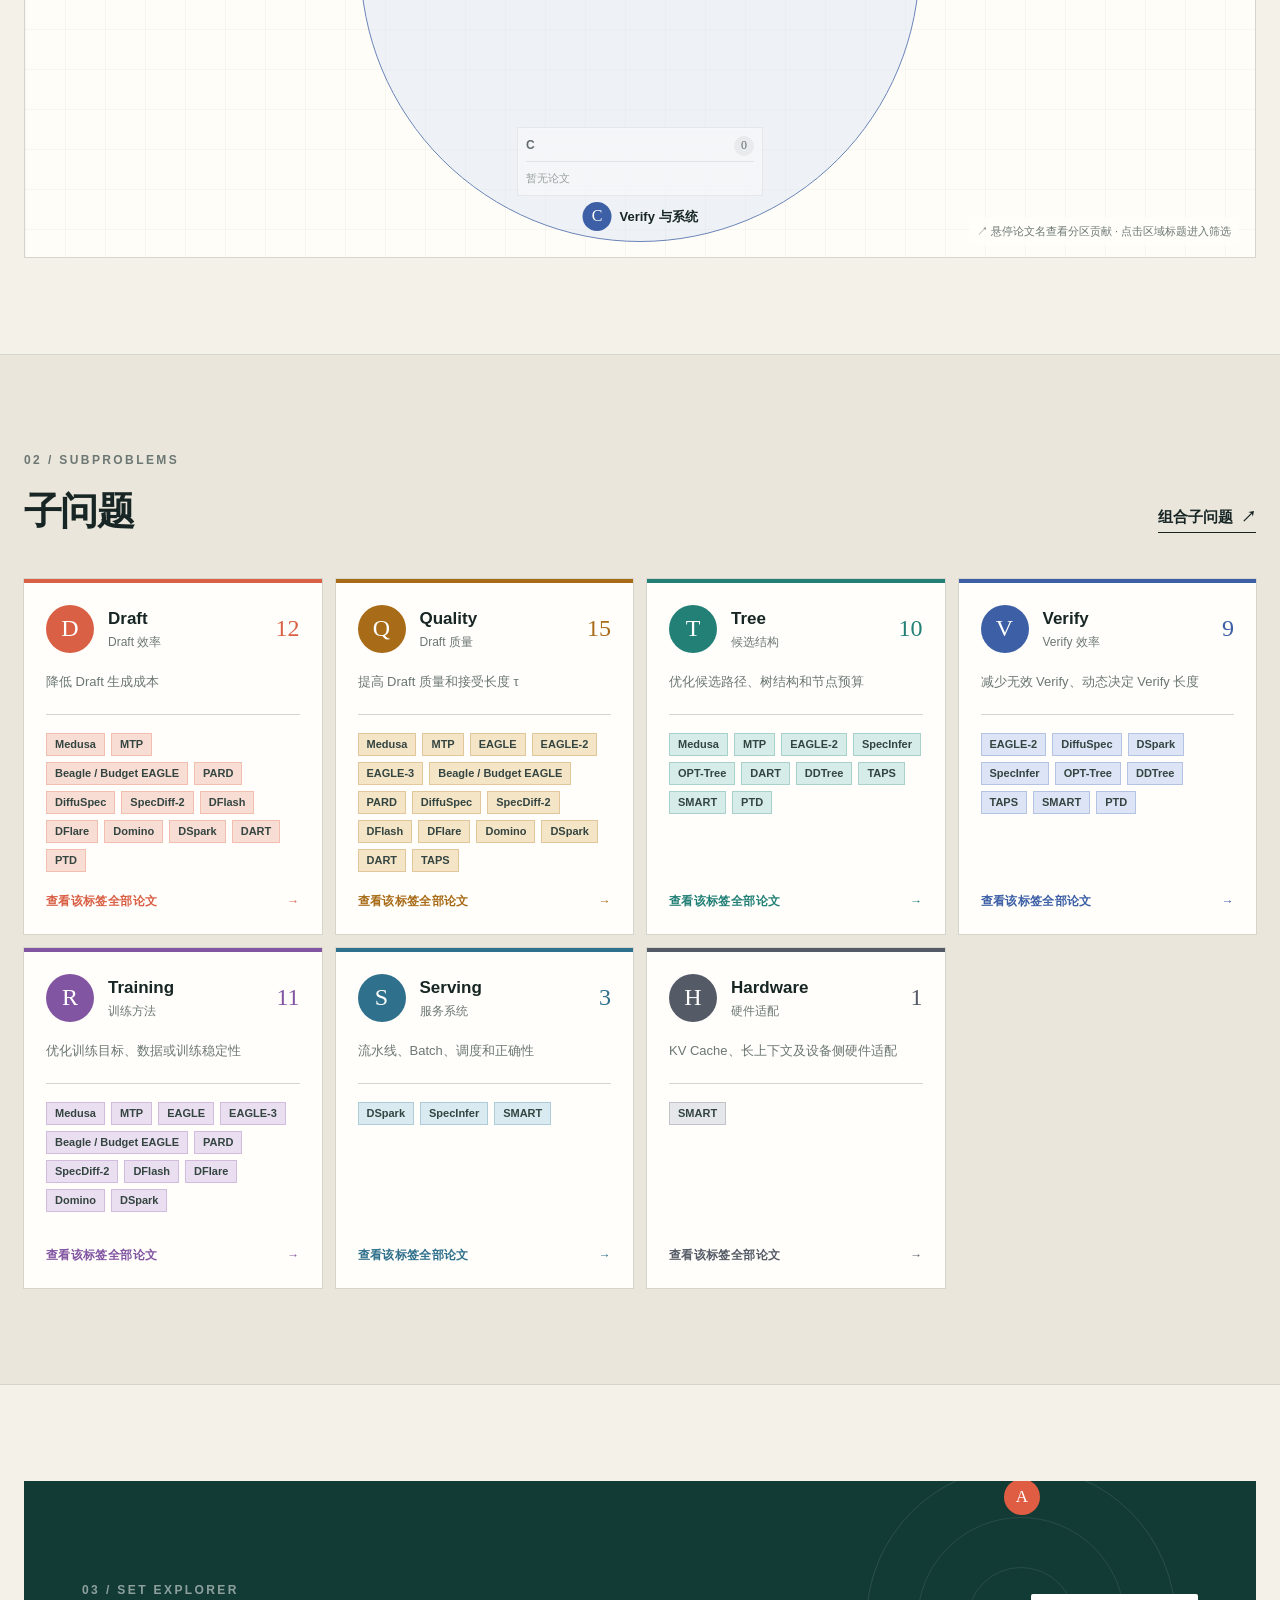
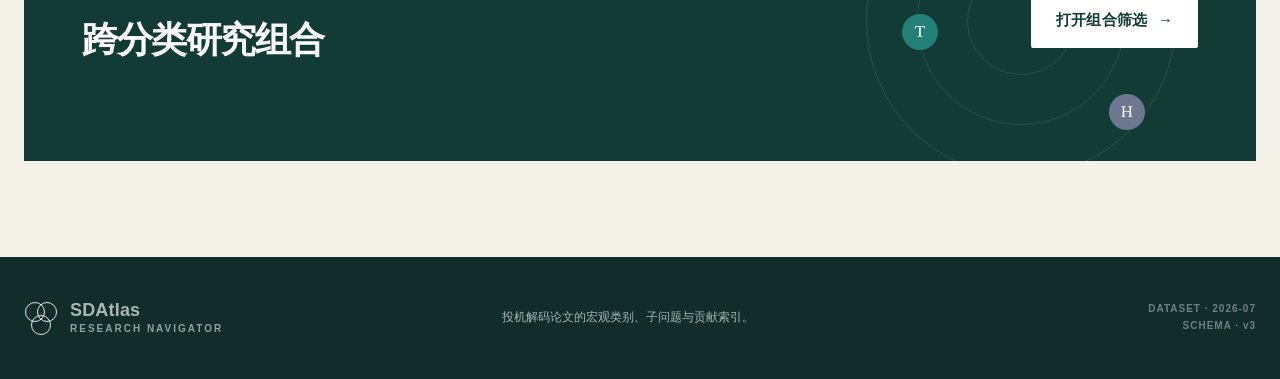
==== commit 27ec04d8: "fix(math): render mathematical expressions with native MathML Add native MathML rendering across the" ====
--- a/index.html
+++ b/index.html
@@ -28,7 +28,24 @@
         <div class="hero-side">
           <div class="formula-card" aria-label="投机解码每 token 延迟近似公式">
             <span class="formula-label">OPTIMIZATION LENS</span>
-            <div class="formula"><i>t</i><sub>token</sub><span>≈</span><span class="fraction"><b><i>T</i><sub>draft</sub> + <i>T</i><sub>verify</sub> + <i>T</i><sub>system</sub></b><b>τ</b></span></div>
+            <div class="formula">
+              <math aria-label="t token 约等于 Draft、Verify 与系统时间之和除以接受长度 tau">
+                <mrow>
+                  <msub><mi>t</mi><mtext>token</mtext></msub>
+                  <mo>≈</mo>
+                  <mfrac>
+                    <mrow>
+                      <msub><mi>T</mi><mtext>draft</mtext></msub>
+                      <mo>+</mo>
+                      <msub><mi>T</mi><mtext>verify</mtext></msub>
+                      <mo>+</mo>
+                      <msub><mi>T</mi><mtext>system</mtext></msub>
+                    </mrow>
+                    <mi>τ</mi>
+                  </mfrac>
+                </mrow>
+              </math>
+            </div>
           </div>
           <dl class="hero-stats" id="hero-stats" aria-label="数据集统计"></dl>
         </div>
--- a/assets/css/styles.css
+++ b/assets/css/styles.css
@@ -75,6 +75,29 @@
   outline-offset: 3px;
 }
 
+/* Native MathML keeps formulae correct in file:// and offline deployments.
+   The small baseline adjustment lets inline equations sit naturally inside
+   Chinese prose without changing paragraph line-height. */
+.math-rich-text math.math-inline {
+  display: inline-block;
+  max-width: 100%;
+  margin-inline: 0.06em;
+  font-family: "STIX Two Math", "Cambria Math", "Latin Modern Math", "Times New Roman", serif;
+  font-size: 1.08em;
+  vertical-align: -0.12em;
+  white-space: nowrap;
+}
+
+.math-rich-text math.math-inline mtext {
+  font-family: var(--font-sans);
+  font-size: 0.9em;
+  font-style: normal;
+}
+
+.atlas-tooltip math.math-inline {
+  font-size: 1em;
+}
+
 .page-shell {
   width: var(--page);
   margin-inline: auto;
@@ -403,48 +426,26 @@
 }
 
 .formula {
-  display: flex;
-  gap: 13px;
-  align-items: center;
+  display: block;
   margin: 26px 0 22px;
   font-family: var(--font-serif);
   font-size: 25px;
   white-space: nowrap;
 }
 
-.formula sub {
+.formula math {
+  display: inline-block;
+  max-width: 100%;
+  color: inherit;
+  font-family: "STIX Two Math", "Cambria Math", "Latin Modern Math", var(--font-serif);
+  font-size: 1em;
+  vertical-align: middle;
+}
+
+.formula math mtext {
   font-family: var(--font-sans);
-  font-size: 12px;
-  font-weight: 500;
-}
-
-/* t and token are separate flex children in the static formula markup. Cancel
-   the inter-item gap and lower only this direct subscript onto t's baseline. */
-.formula > i:first-child {
-  margin-right: -13px;
-}
-
-.formula > sub:first-of-type {
-  position: relative;
-  top: 0.5em;
-  margin-right: 2px;
-}
-
-.fraction {
-  display: inline-grid;
-  grid-template-rows: auto auto;
-  align-items: center;
-  text-align: center;
-}
-
-.fraction b {
-  padding: 2px 8px;
-  font-weight: 400;
-}
-
-.fraction b:first-child {
-  padding-bottom: 7px;
-  border-bottom: 1px solid rgba(255, 255, 255, 0.72);
+  font-size: 0.72em;
+  font-weight: 520;
 }
 
 .formula-card p {
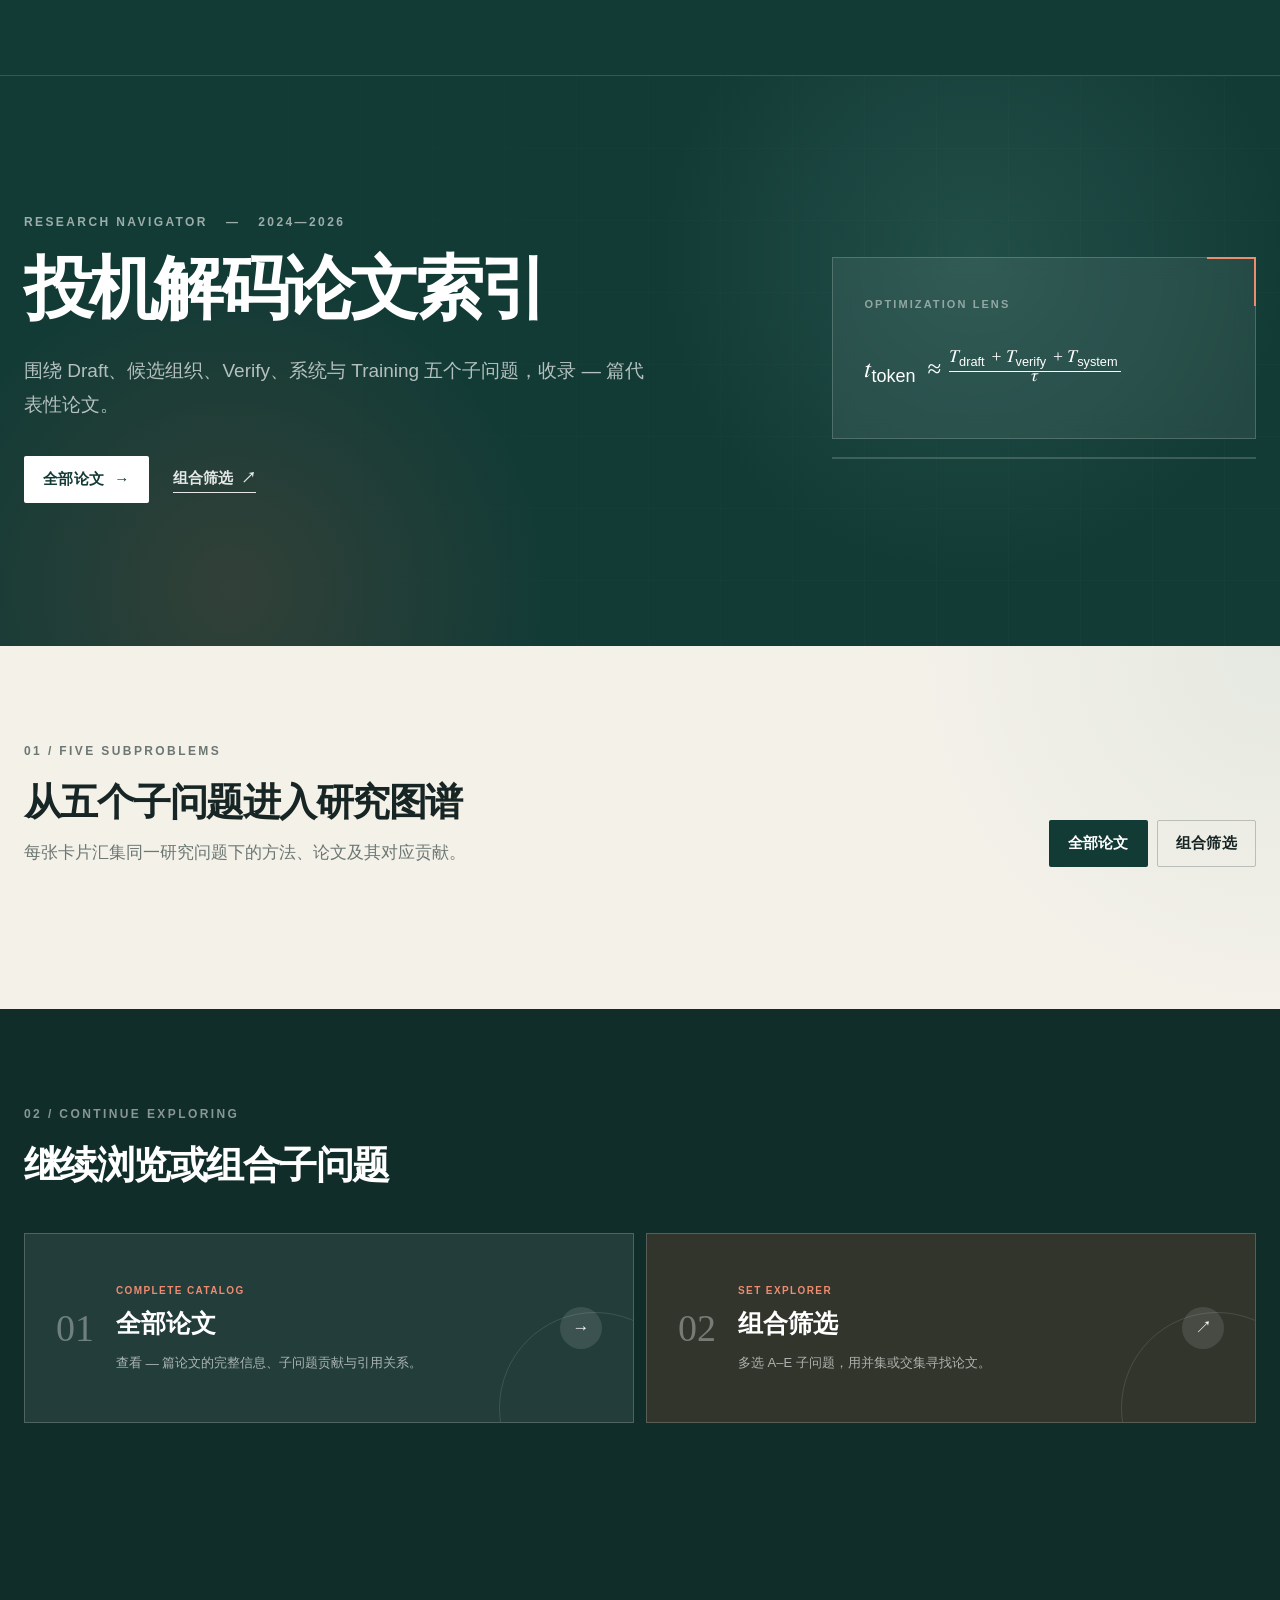
==== commit 3562eff0: "feat(core): overhaul taxonomy, paper data architecture, and citation views Replace the legacy taxono" ====
--- a/index.html
+++ b/index.html
@@ -3,9 +3,10 @@
 <head>
   <meta charset="utf-8">
   <meta name="viewport" content="width=device-width, initial-scale=1">
-  <meta name="description" content="按宏观类别与 D/Q/T/V/R/S/H 子问题浏览投机解码论文。">
+  <meta name="description" content="围绕五个子问题浏览投机解码论文、方法贡献与研究联系。">
   <title>SDAtlas · 投机解码论文索引</title>
   <link rel="stylesheet" href="assets/css/styles.css">
+  <link rel="stylesheet" href="assets/css/question-cards.css">
   <script defer src="assets/js/data.js"></script>
   <script defer src="assets/js/ui.js"></script>
   <script defer src="assets/js/index.js"></script>
@@ -19,10 +20,10 @@
         <div class="hero-copy">
           <p class="eyebrow"><span>RESEARCH NAVIGATOR</span><span>2024—2026</span></p>
           <h1>投机解码论文索引</h1>
-          <p class="hero-lede">围绕 Draft 生成、候选组织与 Verify 系统协同，收录 20 篇代表性论文。</p>
+          <p class="hero-lede">围绕 Draft、候选组织、Verify、系统与 Training 五个子问题，收录 <span id="hero-paper-count">—</span> 篇代表性论文。</p>
           <div class="hero-actions">
-            <a class="button button-light" href="#major-categories">宏观类别</a>
-            <a class="text-link text-link--light" href="explorer.html">进入组合筛选 <span aria-hidden="true">↗</span></a>
+            <a class="button button-light" href="papers.html">全部论文 <span aria-hidden="true">→</span></a>
+            <a class="text-link text-link--light" href="explorer.html">组合筛选 <span aria-hidden="true">↗</span></a>
           </div>
         </div>
         <div class="hero-side">
@@ -52,44 +53,43 @@
       </div>
     </section>
 
-    <section class="section page-shell" id="major-categories">
-      <header class="section-heading section-heading--split">
-        <div>
-          <p class="section-index">01 / MACRO CATEGORIES</p>
-          <h2>宏观类别</h2>
-        </div>
-        <div class="view-switch" role="group" aria-label="切换宏观类别视图">
-          <button class="is-active" type="button" data-view="venn" aria-pressed="true"><span aria-hidden="true">◉</span> 韦恩图</button>
-          <button type="button" data-view="table" aria-pressed="false"><span aria-hidden="true">▦</span> 表格</button>
-        </div>
-      </header>
-
-      <div class="category-legend" id="category-legend"></div>
-      <div class="view-panel" id="venn-view"></div>
-      <div class="view-panel" id="table-view" hidden></div>
-    </section>
-
-    <section class="section section--tinted" id="research-tags">
+    <section class="section question-section" id="subproblems">
       <div class="page-shell">
         <header class="section-heading section-heading--split">
           <div>
-            <p class="section-index">02 / SUBPROBLEMS</p>
-            <h2>子问题</h2>
+            <p class="section-index">01 / FIVE SUBPROBLEMS</p>
+            <h2>从五个子问题进入研究图谱</h2>
+            <p>每张卡片汇集同一研究问题下的方法、论文及其对应贡献。</p>
           </div>
-          <a class="text-link" href="explorer.html">组合子问题 <span aria-hidden="true">↗</span></a>
+          <div class="question-heading-actions">
+            <a class="button button-primary" href="papers.html">全部论文</a>
+            <a class="button button-secondary" href="explorer.html">组合筛选</a>
+          </div>
         </header>
-        <div class="tag-grid" id="tag-grid"></div>
+        <div class="question-card-grid" id="subproblem-grid"></div>
       </div>
     </section>
 
-    <section class="section page-shell">
-      <div class="explorer-callout">
-        <div>
-          <p class="section-index">03 / SET EXPLORER</p>
-          <h2>跨分类研究组合</h2>
+    <section class="section home-routes-section">
+      <div class="page-shell">
+        <header class="section-heading">
+          <p class="section-index">02 / CONTINUE EXPLORING</p>
+          <h2>继续浏览或组合子问题</h2>
+        </header>
+        <div class="home-routes">
+          <a class="home-route home-route--papers" href="papers.html">
+            <span class="home-route__index">01</span>
+            <span class="home-route__copy"><small>COMPLETE CATALOG</small><strong>全部论文</strong>
+              <span>查看 <b class="route-paper-count">—</b> 篇论文的完整信息、子问题贡献与引用关系。</span></span>
+            <i aria-hidden="true">→</i>
+          </a>
+          <a class="home-route home-route--explorer" href="explorer.html">
+            <span class="home-route__index">02</span>
+            <span class="home-route__copy"><small>SET EXPLORER</small><strong>组合筛选</strong>
+              <span>多选 A–E 子问题，用并集或交集寻找论文。</span></span>
+            <i aria-hidden="true">↗</i>
+          </a>
         </div>
-        <a class="button button-primary button-large" href="explorer.html">打开组合筛选 <span aria-hidden="true">→</span></a>
-        <div class="callout-orbit" aria-hidden="true"><i>A</i><i>T</i><i>H</i></div>
       </div>
     </section>
   </main>
--- a/assets/css/styles.css
+++ b/assets/css/styles.css
@@ -2392,12 +2392,18 @@
   }
 
   .site-nav {
+    display: grid;
+    grid-template-columns: repeat(4, minmax(0, auto));
+    gap: 8px;
     width: 100%;
     justify-content: space-between;
   }
 
   .site-nav a {
+    min-width: 0;
     min-height: 48px;
+    font-size: 11px;
+    white-space: nowrap;
   }
 
   .brand strong {
@@ -2591,3 +2597,107 @@
     display: block;
   }
 }
+
+/* Schema-v4 shared components: internal paper tiles and list-level controls. */
+.paper-tile {
+  display: inline-grid;
+  grid-template-columns: minmax(0, 1fr) auto;
+  gap: 12px;
+  align-items: center;
+  min-width: 130px;
+  padding: 10px 12px;
+  color: var(--ink);
+  background: var(--white);
+  border: 1px solid var(--line-dark);
+  box-shadow: 0 2px 8px rgba(24, 40, 37, .035);
+  transition: transform 150ms ease, border-color 150ms ease, box-shadow 150ms ease;
+}
+
+.paper-tile:hover {
+  border-color: var(--brand);
+  box-shadow: 0 6px 16px rgba(24, 40, 37, .1);
+  transform: translateY(-2px);
+}
+
+.paper-tile strong {
+  overflow: hidden;
+  font-size: 13px;
+  line-height: 1.25;
+  text-overflow: ellipsis;
+  white-space: nowrap;
+}
+
+.paper-tile small {
+  color: var(--muted);
+  font-size: 10px;
+}
+
+.citation-section {
+  padding-block: clamp(3rem, 6vw, 5.5rem);
+}
+
+.results-citation-section {
+  margin: 26px 0 30px;
+}
+
+.results-citation-section > h3 {
+  margin: 0 0 12px;
+  font-size: 17px;
+}
+
+.papers-hero {
+  min-height: 0;
+  padding: clamp(3.5rem, 8vw, 6.5rem) 0;
+}
+
+.papers-hero h1 {
+  margin: .35rem 0 .6rem;
+  font-size: clamp(3.4rem, 8vw, 7rem);
+  letter-spacing: -.06em;
+  line-height: .95;
+}
+
+.papers-hero p:not(.section-index) {
+  max-width: 46rem;
+  margin: 0;
+  color: var(--muted);
+  font-size: 18px;
+}
+
+.papers-toolbar .results-controls {
+  align-items: center;
+}
+
+.paper-quick-filters {
+  display: flex;
+  flex-wrap: wrap;
+  gap: 7px;
+  margin: 18px 0 26px;
+}
+
+.paper-quick-filters button {
+  padding: 7px 11px;
+  color: var(--item-color, var(--brand));
+  background: var(--item-soft, var(--white));
+  border: 1px solid color-mix(in srgb, var(--item-color, var(--brand)) 25%, var(--line));
+  font-size: 12px;
+  font-weight: 700;
+}
+
+.paper-quick-filters button.is-active {
+  color: #fff;
+  background: var(--item-color, var(--brand));
+  border-color: var(--item-color, var(--brand));
+}
+
+@media (max-width: 760px) {
+  .papers-toolbar {
+    align-items: stretch;
+    flex-direction: column;
+  }
+
+  .papers-toolbar .results-controls,
+  .papers-toolbar .search-control {
+    width: 100%;
+  }
+}
--- a/assets/css/question-cards.css
+++ b/assets/css/question-cards.css
@@ -0,0 +1,422 @@
+/* Homepage-only presentation for the unified A–E subproblem model. */
+
+.page-home .hero-stats {
+  grid-template-columns: repeat(2, minmax(0, 1fr));
+}
+
+.page-home .hero-grid,
+.page-home .hero-side,
+.page-home .formula-card,
+.page-home .formula {
+  min-width: 0;
+}
+
+.page-home .formula {
+  max-width: 100%;
+  overflow-x: auto;
+  overflow-y: hidden;
+  scrollbar-width: none;
+}
+
+.page-home .formula::-webkit-scrollbar {
+  display: none;
+}
+
+.page-home .hero-stats div:nth-child(2) {
+  border-right: 0;
+}
+
+#hero-paper-count,
+.route-paper-count {
+  color: inherit;
+  font-family: var(--font-serif);
+  font-weight: 700;
+}
+
+.question-section {
+  background:
+    radial-gradient(circle at 100% 0, rgba(35, 128, 119, 0.07), transparent 29%),
+    var(--paper);
+}
+
+.question-heading-actions {
+  display: flex;
+  flex: 0 0 auto;
+  gap: 9px;
+}
+
+.question-card-grid {
+  display: grid;
+  grid-template-columns: repeat(6, minmax(0, 1fr));
+  gap: 16px;
+  align-items: stretch;
+}
+
+.question-card {
+  position: relative;
+  display: flex;
+  grid-column: span 3;
+  min-width: 0;
+  flex-direction: column;
+  padding: 26px;
+  overflow: hidden;
+  background: var(--white);
+  border: 1px solid var(--line);
+  box-shadow: 0 8px 28px rgba(24, 40, 37, 0.045);
+  transition: box-shadow 0.2s ease, transform 0.2s ease;
+}
+
+.question-card:nth-child(n + 3) {
+  grid-column: span 2;
+}
+
+.question-card::before {
+  position: absolute;
+  top: -1px;
+  right: -1px;
+  left: -1px;
+  height: 5px;
+  background: var(--item-color);
+  content: "";
+}
+
+.question-card:hover {
+  z-index: 1;
+  box-shadow: var(--shadow);
+  transform: translateY(-3px);
+}
+
+.question-card__header {
+  display: flex;
+  gap: 18px;
+  align-items: center;
+  justify-content: space-between;
+  padding-bottom: 20px;
+  border-bottom: 1px solid var(--line);
+}
+
+.question-card__identity {
+  display: inline-flex;
+  min-width: 0;
+  gap: 13px;
+  align-items: center;
+}
+
+.question-card__identity > span:last-child {
+  display: flex;
+  min-width: 0;
+  flex-direction: column;
+}
+
+.question-card__identity small {
+  color: var(--item-color);
+  font-size: 10px;
+  font-weight: 850;
+  letter-spacing: 0.12em;
+}
+
+.question-card__identity strong {
+  margin-top: 2px;
+  font-size: 20px;
+  line-height: 1.25;
+}
+
+.question-card__identity:hover strong {
+  color: var(--item-color);
+}
+
+.question-card__code {
+  display: grid;
+  flex: 0 0 auto;
+  place-items: center;
+  width: 50px;
+  height: 50px;
+  color: #fff;
+  background: var(--item-color);
+  border-radius: 50%;
+  box-shadow: 0 0 0 7px color-mix(in srgb, var(--item-soft) 72%, transparent);
+  font-family: var(--font-serif);
+  font-size: 25px;
+}
+
+.question-card__count {
+  display: flex;
+  flex: 0 0 auto;
+  flex-direction: column;
+  align-items: flex-end;
+  color: var(--item-color);
+}
+
+.question-card__count strong {
+  font-family: var(--font-serif);
+  font-size: 30px;
+  font-weight: 500;
+  line-height: 1;
+}
+
+.question-card__count small {
+  margin-top: 5px;
+  color: var(--muted);
+  font-size: 11px;
+}
+
+.question-card__question {
+  margin: 22px 0 0;
+  color: var(--ink);
+  font-family: var(--font-serif);
+  font-size: 18px;
+  font-weight: 700;
+  line-height: 1.55;
+}
+
+.question-card__description {
+  min-height: 50px;
+  margin: 9px 0 19px;
+  color: var(--muted);
+  font-size: 13px;
+  line-height: 1.75;
+}
+
+.question-card__papers {
+  display: grid;
+  grid-template-columns: repeat(2, minmax(0, 1fr));
+  gap: 6px;
+}
+
+.question-card:nth-child(-n + 2) .question-card__papers {
+  grid-template-columns: repeat(3, minmax(0, 1fr));
+}
+
+.question-paper {
+  display: grid;
+  min-width: 0;
+  grid-template-columns: minmax(0, 1fr) auto;
+  gap: 7px;
+  align-items: center;
+  min-height: 48px;
+  padding: 7px 8px;
+  color: var(--ink-2);
+  background: color-mix(in srgb, var(--item-soft) 62%, white);
+  border: 1px solid color-mix(in srgb, var(--item-color) 23%, var(--line));
+  transition: color 0.16s ease, background 0.16s ease, border-color 0.16s ease, transform 0.16s ease;
+}
+
+.question-paper:hover,
+.question-paper:focus-visible {
+  color: #fff;
+  background: var(--item-color);
+  border-color: var(--item-color);
+  transform: translateY(-2px);
+}
+
+.question-paper strong {
+  min-width: 0;
+  overflow-wrap: anywhere;
+  font-size: 12px;
+  line-height: 1.25;
+}
+
+.question-paper small {
+  color: var(--muted);
+  font-size: 10px;
+}
+
+.question-paper:hover small,
+.question-paper:focus-visible small {
+  color: rgba(255, 255, 255, 0.68);
+}
+
+.question-card__more {
+  display: flex;
+  justify-content: space-between;
+  margin-top: auto;
+  padding-top: 22px;
+  color: var(--item-color);
+  font-size: 13px;
+  font-weight: 800;
+}
+
+.question-card__more:hover {
+  color: var(--ink);
+}
+
+.home-routes-section {
+  color: #fff;
+  background: #102d29;
+}
+
+.home-routes-section .section-index {
+  color: rgba(255, 255, 255, 0.5);
+}
+
+.home-routes-section .section-heading h2 {
+  color: #fff;
+}
+
+.home-routes {
+  display: grid;
+  grid-template-columns: repeat(2, minmax(0, 1fr));
+  gap: 12px;
+}
+
+.home-route {
+  position: relative;
+  display: grid;
+  grid-template-columns: auto minmax(0, 1fr) auto;
+  gap: 22px;
+  align-items: center;
+  min-height: 190px;
+  padding: 31px;
+  overflow: hidden;
+  border: 1px solid rgba(255, 255, 255, 0.2);
+  transition: border-color 0.2s ease, transform 0.2s ease;
+}
+
+.home-route::after {
+  position: absolute;
+  right: -58px;
+  bottom: -82px;
+  width: 190px;
+  height: 190px;
+  border: 1px solid rgba(255, 255, 255, 0.12);
+  border-radius: 50%;
+  content: "";
+}
+
+.home-route:hover {
+  border-color: rgba(255, 255, 255, 0.65);
+  transform: translateY(-3px);
+}
+
+.home-route--papers {
+  background: rgba(255, 255, 255, 0.08);
+}
+
+.home-route--explorer {
+  background: rgba(223, 94, 67, 0.16);
+}
+
+.home-route__index {
+  color: rgba(255, 255, 255, 0.35);
+  font-family: var(--font-serif);
+  font-size: 38px;
+}
+
+.home-route__copy {
+  display: flex;
+  flex-direction: column;
+}
+
+.home-route__copy small {
+  color: #ed8c70;
+  font-size: 10px;
+  font-weight: 850;
+  letter-spacing: 0.14em;
+}
+
+.home-route__copy strong {
+  margin-top: 4px;
+  font-size: 25px;
+}
+
+.home-route__copy > span {
+  margin-top: 7px;
+  color: rgba(255, 255, 255, 0.62);
+  font-size: 13px;
+}
+
+.home-route > i {
+  position: relative;
+  z-index: 1;
+  display: grid;
+  place-items: center;
+  width: 42px;
+  height: 42px;
+  background: rgba(255, 255, 255, 0.11);
+  border-radius: 50%;
+  font-style: normal;
+}
+
+@media (max-width: 1000px) {
+  .question-card-grid {
+    grid-template-columns: repeat(2, minmax(0, 1fr));
+  }
+
+  .question-card,
+  .question-card:nth-child(n + 3) {
+    grid-column: auto;
+  }
+
+  .question-card:last-child:nth-child(odd) {
+    grid-column: 1 / -1;
+  }
+
+  .question-card__papers,
+  .question-card:nth-child(-n + 2) .question-card__papers {
+    grid-template-columns: repeat(2, minmax(0, 1fr));
+  }
+
+  .question-card:last-child:nth-child(odd) .question-card__papers {
+    grid-template-columns: repeat(4, minmax(0, 1fr));
+  }
+}
+
+@media (max-width: 760px) {
+  .question-heading-actions {
+    width: 100%;
+  }
+
+  .question-heading-actions .button {
+    flex: 1;
+  }
+
+  .home-routes {
+    grid-template-columns: 1fr;
+  }
+}
+
+@media (max-width: 620px) {
+  .question-heading-actions {
+    align-items: stretch;
+    flex-direction: column;
+  }
+
+  .question-card-grid {
+    grid-template-columns: 1fr;
+  }
+
+  .question-card,
+  .question-card:nth-child(n + 3),
+  .question-card:last-child:nth-child(odd) {
+    grid-column: auto;
+    padding: 22px 18px;
+  }
+
+  .question-card__identity strong {
+    font-size: 17px;
+  }
+
+  .question-card__papers,
+  .question-card:nth-child(-n + 2) .question-card__papers,
+  .question-card:last-child:nth-child(odd) .question-card__papers {
+    grid-template-columns: repeat(2, minmax(0, 1fr));
+  }
+
+  .question-paper {
+    grid-template-columns: 24px minmax(0, 1fr);
+  }
+
+  .question-paper small {
+    display: none;
+  }
+
+  .home-route {
+    grid-template-columns: minmax(0, 1fr) auto;
+    min-height: 170px;
+    padding: 25px 21px;
+  }
+
+  .home-route__index {
+    display: none;
+  }
+}
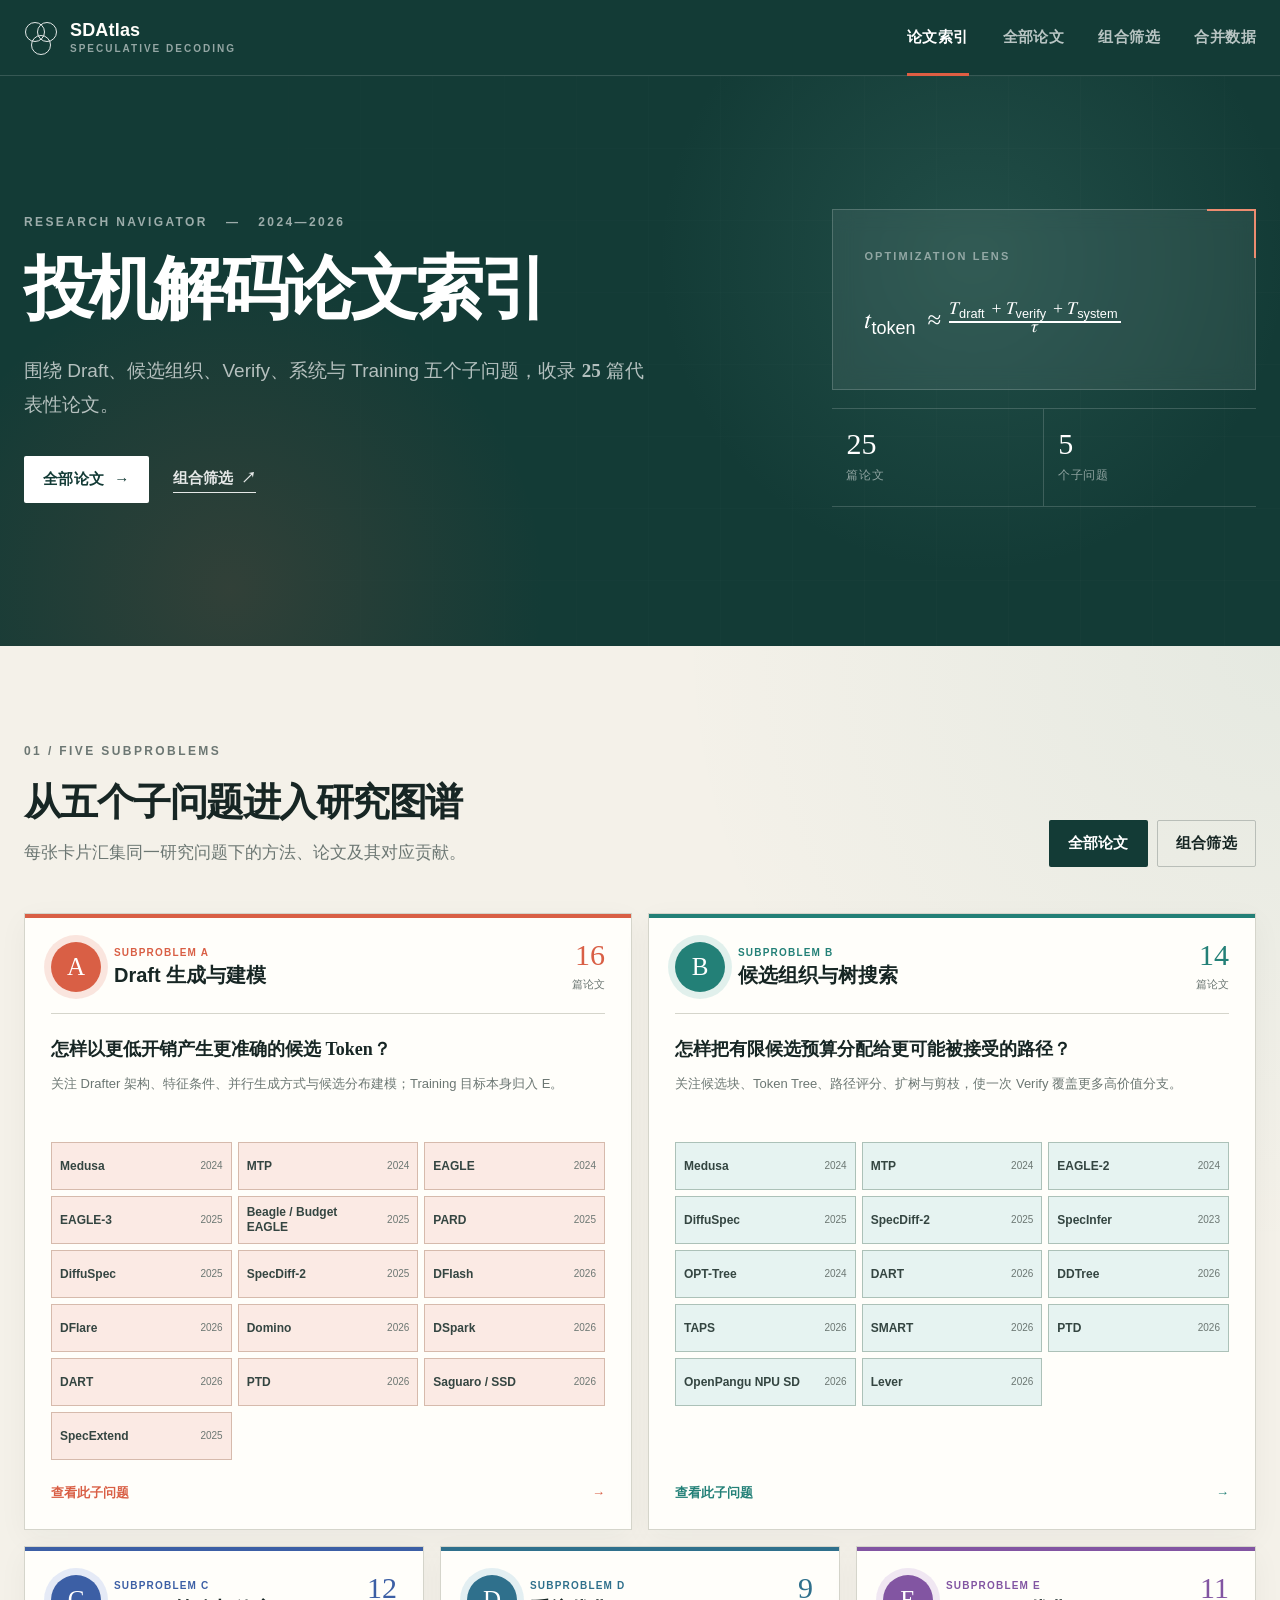
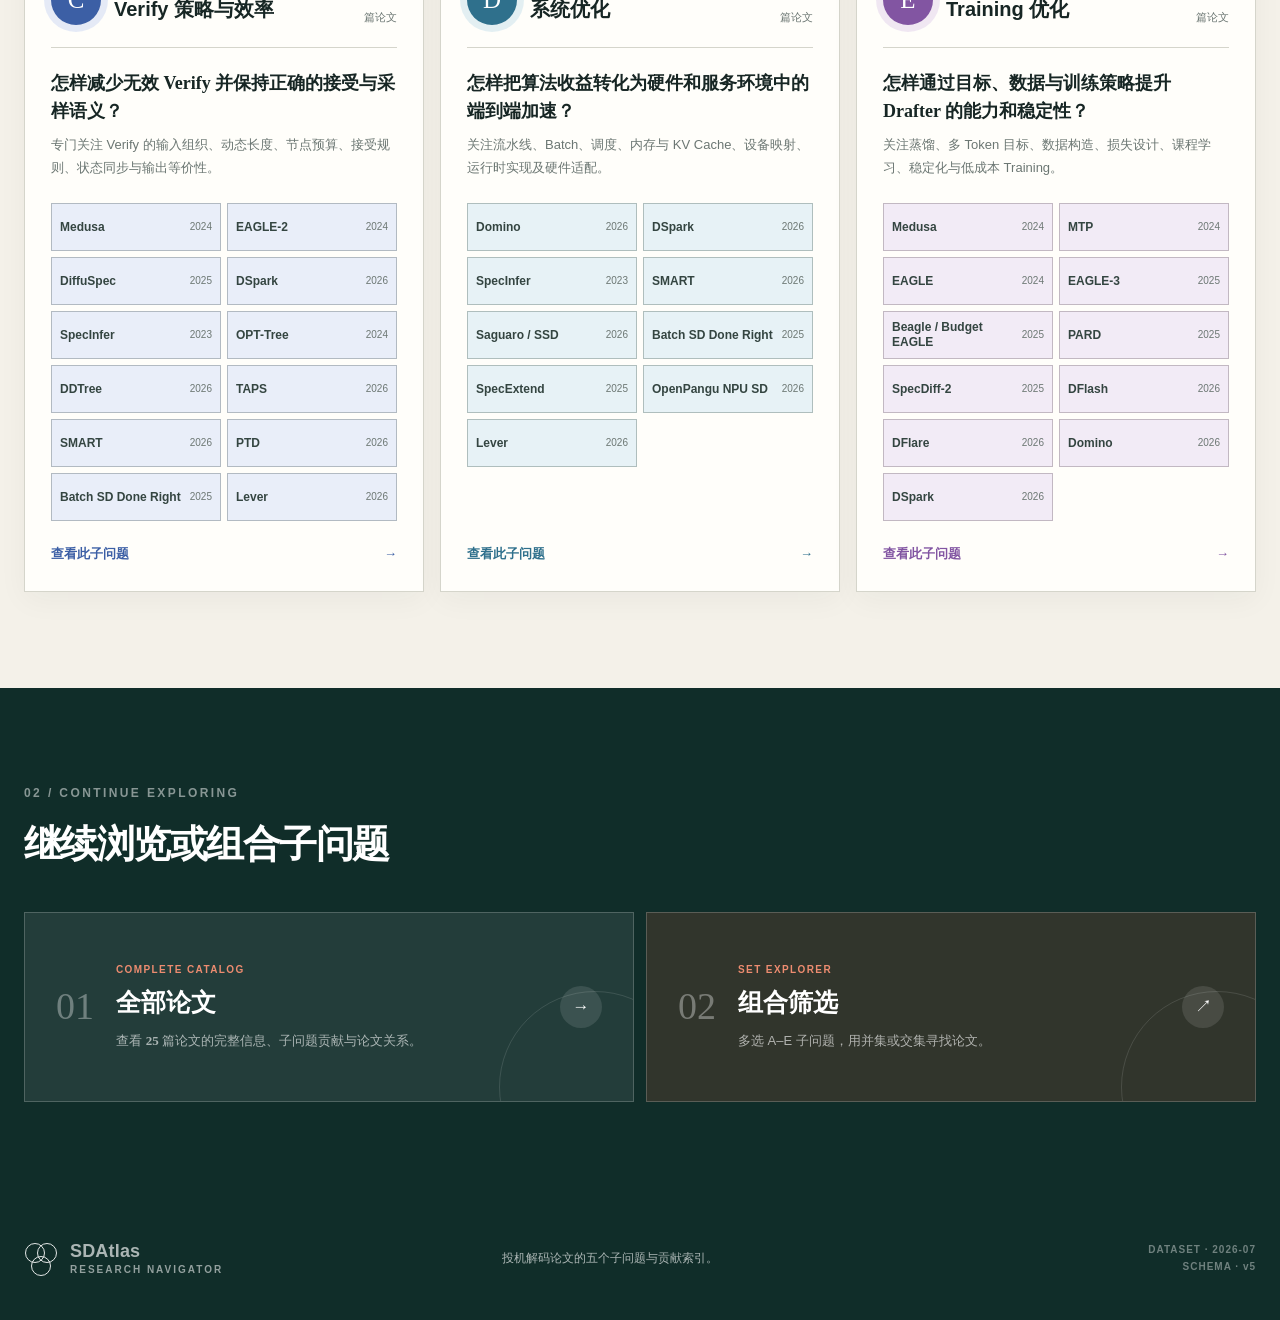
==== commit 5a0c8222: "feat(relations): migrate citation links to typed paper relations Migrate legacy citation links to th" ====
--- a/index.html
+++ b/index.html
@@ -80,7 +80,7 @@
           <a class="home-route home-route--papers" href="papers.html">
             <span class="home-route__index">01</span>
             <span class="home-route__copy"><small>COMPLETE CATALOG</small><strong>全部论文</strong>
-              <span>查看 <b class="route-paper-count">—</b> 篇论文的完整信息、子问题贡献与引用关系。</span></span>
+              <span>查看 <b class="route-paper-count">—</b> 篇论文的完整信息、子问题贡献与论文关系。</span></span>
             <i aria-hidden="true">→</i>
           </a>
           <a class="home-route home-route--explorer" href="explorer.html">
--- a/assets/css/styles.css
+++ b/assets/css/styles.css
@@ -2598,40 +2598,6 @@
   }
 }
 
-/* Schema-v4 shared components: internal paper tiles and list-level controls. */
-.paper-tile {
-  display: inline-grid;
-  grid-template-columns: minmax(0, 1fr) auto;
-  gap: 12px;
-  align-items: center;
-  min-width: 130px;
-  padding: 10px 12px;
-  color: var(--ink);
-  background: var(--white);
-  border: 1px solid var(--line-dark);
-  box-shadow: 0 2px 8px rgba(24, 40, 37, .035);
-  transition: transform 150ms ease, border-color 150ms ease, box-shadow 150ms ease;
-}
-
-.paper-tile:hover {
-  border-color: var(--brand);
-  box-shadow: 0 6px 16px rgba(24, 40, 37, .1);
-  transform: translateY(-2px);
-}
-
-.paper-tile strong {
-  overflow: hidden;
-  font-size: 13px;
-  line-height: 1.25;
-  text-overflow: ellipsis;
-  white-space: nowrap;
-}
-
-.paper-tile small {
-  color: var(--muted);
-  font-size: 10px;
-}
-
 .citation-section {
   padding-block: clamp(3rem, 6vw, 5.5rem);
 }
